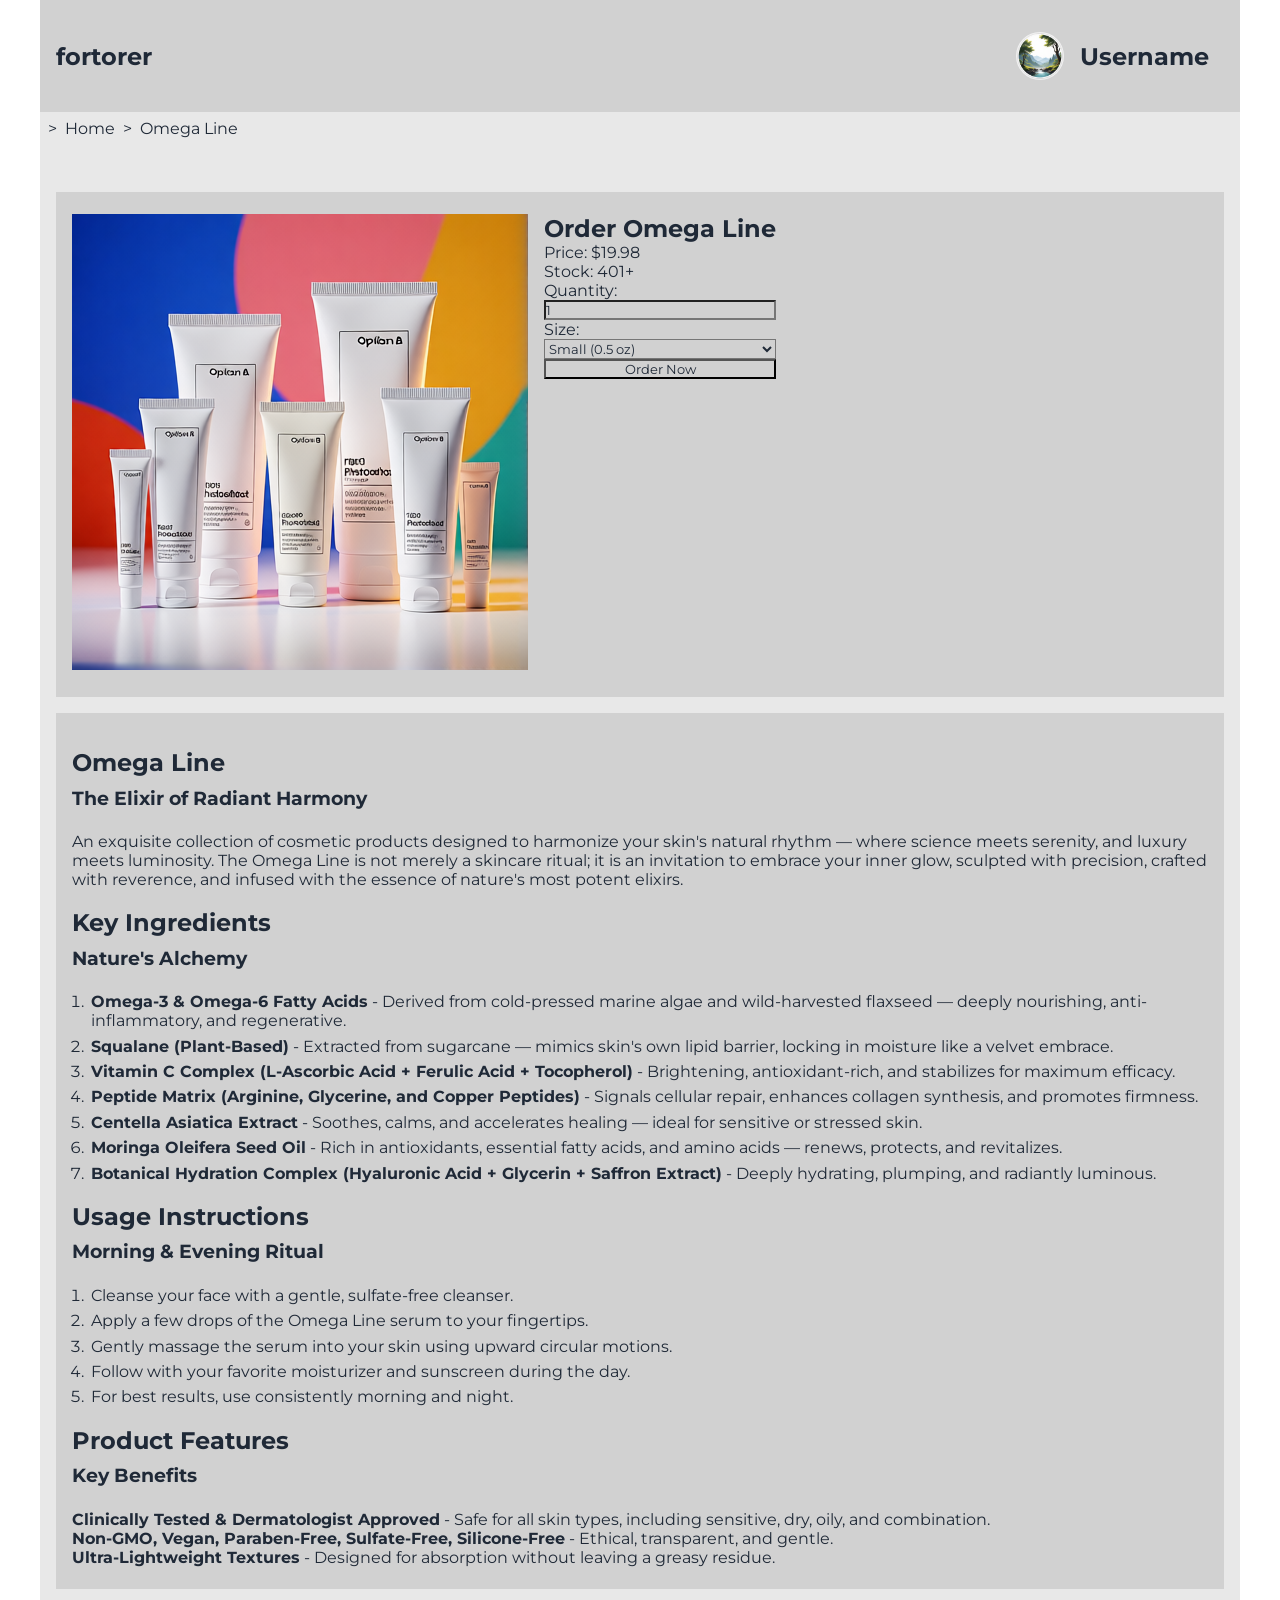
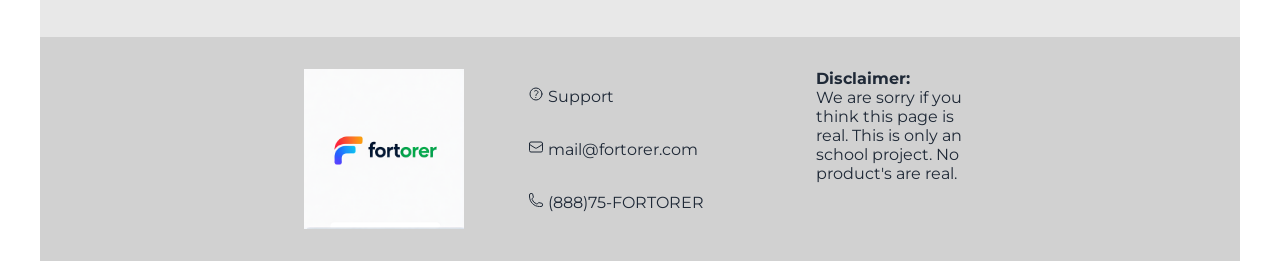
==== index.html @ d3628dc2 "Added Some Stuff." ====
<!DOCTYPE html>
<html lang="en">

<head>
    <meta charset="UTF-8">
    <meta name="viewport" content="width=device-width, initial-scale=1.0">
    <meta name="description" content="School Project store product page">

    <link rel="shortcut icon" href="/assets/images/favicon.png" type="image/x-icon">
    <link rel="stylesheet" href="/css/styles.css">



    <title>fortorer - Omega Line</title>
</head>

<body>
    <header>
        <nav>
            <a href="/">
                <h1>fortorer</h1>
            </a>

            <div>
                <img src="/assets/images/avatar.png" alt="" srcset="">
                <h2>Username</h2>
            </div>
        </nav>
    </header>
    <div>
        <nav>
            <ol>
                <li><a href="/">Home</a></li>
                <li><a>Omega Line</a></li>
            </ol>
        </nav>
    </div>
    <main>
        <div>
            <div>
                <img src="/assets/images/product.png" alt="Omega Line">
            </div>
            <aside>
                <form action="/order.html" method="get">
                    <h2>Order Omega Line</h2>
                    <p>Price: $19.98</p>
                    <p>Stock: 401+</p>

                    <label for="quantity">Quantity:</label>
                    <input type="number" id="quantity" name="quantity" min="1" max="100" value="1">

                    <label for="size">Size:</label>
                    <select name="size" id="size">
                        <option value="small">Small (0.5 oz)</option>
                        <option value="medium">Medium (1 oz)</option>
                        <option value="large">Large (2 oz)</option>
                        <option value="extra-large">Extra Large (4 oz)</option>
                    </select>

                    <button type="submit">Order Now</button>
                </form>
            </aside>
        </div>
        <div>
            <h2>Omega Line</h2>
            <h3>The Elixir of Radiant Harmony</h3>
            <p>
                An exquisite collection of cosmetic products designed to harmonize your skin's natural rhythm — where science meets serenity,
                 and luxury meets luminosity. The Omega Line is not merely a skincare ritual; it is an invitation to embrace your inner glow,
                  sculpted with precision, crafted with reverence, and infused with the essence of nature's most potent elixirs.
            </p>
            <h2>Key Ingredients</h2>
            <h3>Nature's Alchemy</h3>
            <ol>
                <li><strong>Omega-3 & Omega-6 Fatty Acids</strong> - Derived from cold-pressed marine algae and wild-harvested flaxseed — deeply nourishing, anti-inflammatory, and regenerative.
                <li><strong>Squalane (Plant-Based)</strong> - Extracted from sugarcane — mimics skin's own lipid barrier, locking in moisture like a velvet embrace.
                <li><strong>Vitamin C Complex (L-Ascorbic Acid + Ferulic Acid + Tocopherol)</strong> - Brightening, antioxidant-rich, and stabilizes for maximum efficacy.
                <li><strong>Peptide Matrix (Arginine, Glycerine, and Copper Peptides)</strong> - Signals cellular repair, enhances collagen synthesis, and promotes firmness.
                <li><strong>Centella Asiatica Extract</strong> - Soothes, calms, and accelerates healing — ideal for sensitive or stressed skin.
                <li><strong>Moringa Oleifera Seed Oil</strong> - Rich in antioxidants, essential fatty acids, and amino acids — renews, protects, and revitalizes.
                <li><strong>Botanical Hydration Complex (Hyaluronic Acid + Glycerin + Saffron Extract)</strong> - Deeply hydrating, plumping, and radiantly luminous.
            </ol>
            <h2>Usage Instructions</h2>
            <h3>Morning & Evening Ritual</h3>
            <ol>
                <li>Cleanse your face with a gentle, sulfate-free cleanser.</li>
                <li>Apply a few drops of the Omega Line serum to your fingertips.</li>
                <li>Gently massage the serum into your skin using upward circular motions.</li>
                <li>Follow with your favorite moisturizer and sunscreen during the day.</li>
                <li>For best results, use consistently morning and night.</li>
            </ol>
            <h2>Product Features</h2>
            <h3>Key Benefits</h3>
            <ul>
                <li><strong>Clinically Tested & Dermatologist Approved</strong> - Safe for all skin types, including sensitive, dry, oily, and combination.</li>
                <li><strong>Non-GMO, Vegan, Paraben-Free, Sulfate-Free, Silicone-Free</strong> - Ethical, transparent, and gentle.</li>
                <li><strong>Ultra-Lightweight Textures</strong> - Designed for absorption without leaving a greasy residue.</li>
            </ul>
        </div>
    </main>
    <footer>
        <img src="/assets/images/logo.png" alt="fortorer">
        <ul>
            <li><a href="/support">
                    <svg xmlns="http://www.w3.org/2000/svg" fill="none" viewBox="0 0 24 24" stroke-width="1.5"
                        stroke="currentColor" class="size-6">
                        <path stroke-linecap="round" stroke-linejoin="round"
                            d="M9.879 7.519c1.171-1.025 3.071-1.025 4.242 0 1.172 1.025 1.172 2.687 0 3.712-.203.179-.43.326-.67.442-.745.361-1.45.999-1.45 1.827v.75M21 12a9 9 0 1 1-18 0 9 9 0 0 1 18 0Zm-9 5.25h.008v.008H12v-.008Z" />
                    </svg>

                    Support</a></li>
            <li><a href="mailto:">
                    <svg xmlns="http://www.w3.org/2000/svg" fill="none" viewBox="0 0 24 24" stroke-width="1.5"
                        stroke="currentColor" class="size-6">
                        <path stroke-linecap="round" stroke-linejoin="round"
                            d="M21.75 6.75v10.5a2.25 2.25 0 0 1-2.25 2.25h-15a2.25 2.25 0 0 1-2.25-2.25V6.75m19.5 0A2.25 2.25 0 0 0 19.5 4.5h-15a2.25 2.25 0 0 0-2.25 2.25m19.5 0v.243a2.25 2.25 0 0 1-1.07 1.916l-7.5 4.615a2.25 2.25 0 0 1-2.36 0L3.32 8.91a2.25 2.25 0 0 1-1.07-1.916V6.75" />
                    </svg>

                    mail@fortorer.com</a></li>
            <li><a href="tel:(888)75-FORTORER">
                    <svg xmlns="http://www.w3.org/2000/svg" fill="none" viewBox="0 0 24 24" stroke-width="1.5"
                        stroke="currentColor" class="size-6">
                        <path stroke-linecap="round" stroke-linejoin="round"
                            d="M2.25 6.75c0 8.284 6.716 15 15 15h2.25a2.25 2.25 0 0 0 2.25-2.25v-1.372c0-.516-.351-.966-.852-1.091l-4.423-1.106c-.44-.11-.902.055-1.173.417l-.97 1.293c-.282.376-.769.542-1.21.38a12.035 12.035 0 0 1-7.143-7.143c-.162-.441.004-.928.38-1.21l1.293-.97c.363-.271.527-.734.417-1.173L6.963 3.102a1.125 1.125 0 0 0-1.091-.852H4.5A2.25 2.25 0 0 0 2.25 4.5v2.25Z" />
                    </svg>

                    (888)75-FORTORER</a></li>
        </ul>
        <div>
            <p>
                <strong>Disclaimer:</strong><br>We are sorry if you think this page is real. This is only an school
                project. No product's are real.
            </p>
        </div>
    </footer>
</body>

</html>
---- css/styles.css ----
:root {
    --base-100: #ffffff;
    --base-200: #e8e8e8;
    --base-300: #d1d1d1;
    --base-content: #1f2937;

    --color-primary: #fd7b27;
    --color-primary-text: #000000;
    --color-secondary: #14a8f3;
    --color-secondary-text: #000c07;
    --color-accent: #049a44;
    --color-accent-text: #010c0b;
}

@font-face{
    font-family: 'Montserrat';
    src: url('/assets/fonts/Montserrat-VariableFont_wght.ttf') format('truetype');
}

* {
    margin: 0;
    padding: 0;

    list-style-type: none;
    text-decoration-line: none;

    font-family: 'Montserrat', sans-serif;

    background-color: inherit;
    color: inherit;
}

html {
    display: flex;
    justify-content: center;

    background-color: var(--base-100);
    color: var(--base-content);
}

body {
    max-width: 1200px;
    width: 100%;
    min-height: 100vh;

    background-color: var(--base-200);

    display: flex;
    flex-direction: column;
}

body > header > nav {
    width: 100%;
    min-height: 5em;
    height: max-content;

    background-color: var(--base-300);

    display: flex;
    flex-direction: row;
    justify-content: space-between;
    align-items: center;
    flex-wrap:wrap;
}

body > header > nav > div {
    width: 14em;
    height: 5em;

    display: flex;
    flex-direction: row;
    flex-wrap: nowrap;
    justify-content: center;
    align-items: center;
    gap: 1em;
}

body > header > nav > div > img {
    width: 3em;
    height: 3em;

    border-radius: 50%;
}

body > header > nav > * {
    margin: 1em;
}

body > div > nav > ol {
    width: 100%;
    height: 2em;

    display: flex;
    flex-direction: row;
    flex-wrap: nowrap;
    align-items: center;
}

body > div > nav > ol > li {
    width: fit-content;
    height: fit-content;
}

body > div > nav > ol > li::before {
    content: ">";
    margin: 0 0.5em 0 0.5em;
}

body > main {
    margin: 2em 0 2em 0;
}

body > main > * {
    width: auto;
    margin: 1em;

    background-color: var(--base-300);
    padding: 1em;
}

body > main > div:first-child {
    display: flex;
    flex-direction: row;
    flex-wrap: wrap;
    gap: 1em;

    height: max-content;
}

body > main > div:first-child > img {
    height: 100%;
    width: auto;
}

body > main > div:first-child > aside {
    height: 100%;
    width: auto;
}
body > main > div:first-child > aside > form {
    width: 100%;
    height: 100%;

    display: flex;
    flex-direction: column;
    flex-wrap: wrap;
    justify-content: space-between;
    align-items: space-between;
}

html > body > main > div > * {
    margin: 0.4em 0 0.4em 0;
}

html > body > main > div > h2 {
    margin-top: 0.8em;
}

html > body > main > div > h3 {
    margin-bottom: 1.2em;
}

html > body > main > div > ol > li {
    margin: 0.4em 0 0.4em 1em;
    padding: 0 0 0 0.2em;
    list-style-type:decimal;
}

body > footer {
    width: 100%;
    height: fit-content;

    margin: auto 0 0 0;
    background-color: var(--base-300);

    display: flex;
    flex-direction: row;
    flex-wrap: wrap;
    justify-content: center;
}

body > footer > ul {
    width: 14em;
    display: flex;
    flex-direction: row;
    flex-wrap: wrap;
    justify-content: center;
    align-items: center;
}

body > footer > ul > li {
    width: 100%;
}

body > footer > ul > li > a > svg {
    width: 1em;
    height: 1em;
}

body > footer > * {
    width: 10em;
    height: 10em;
    margin: 1em;
    padding: 1em;
}
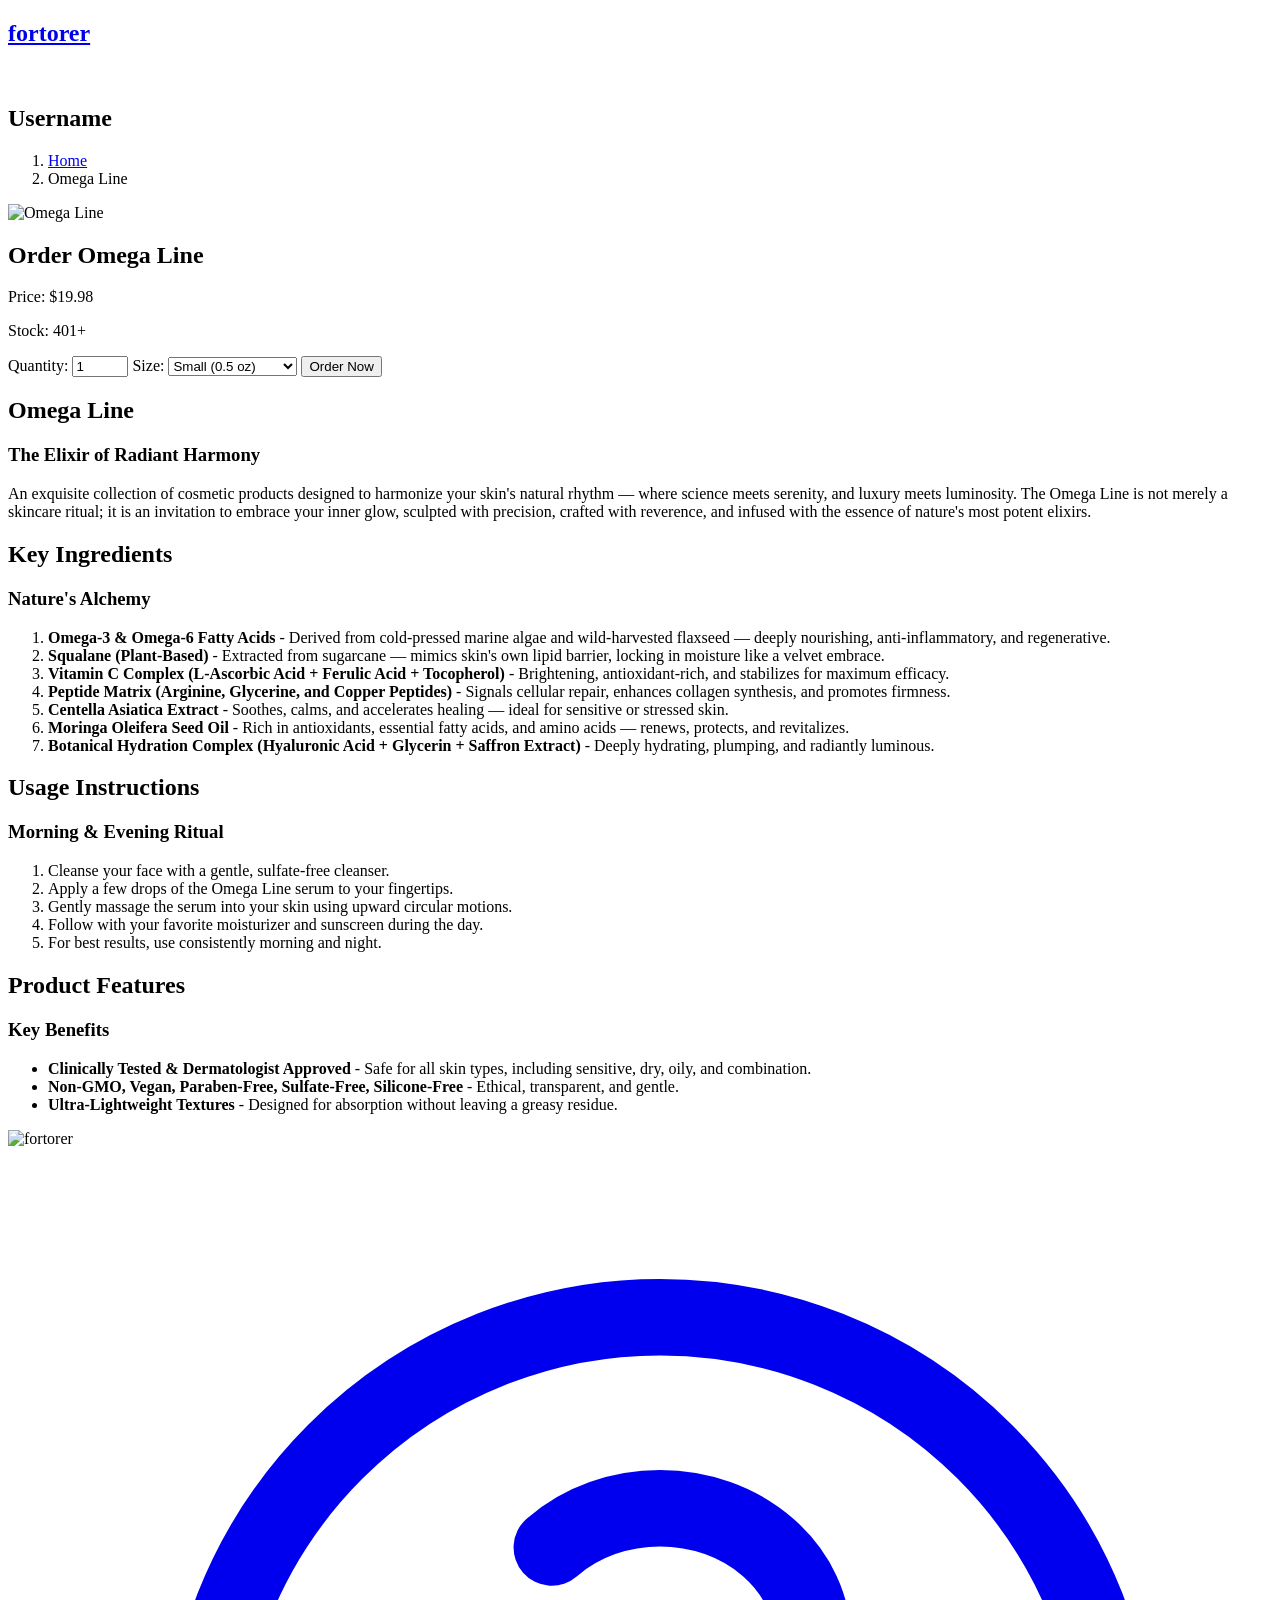
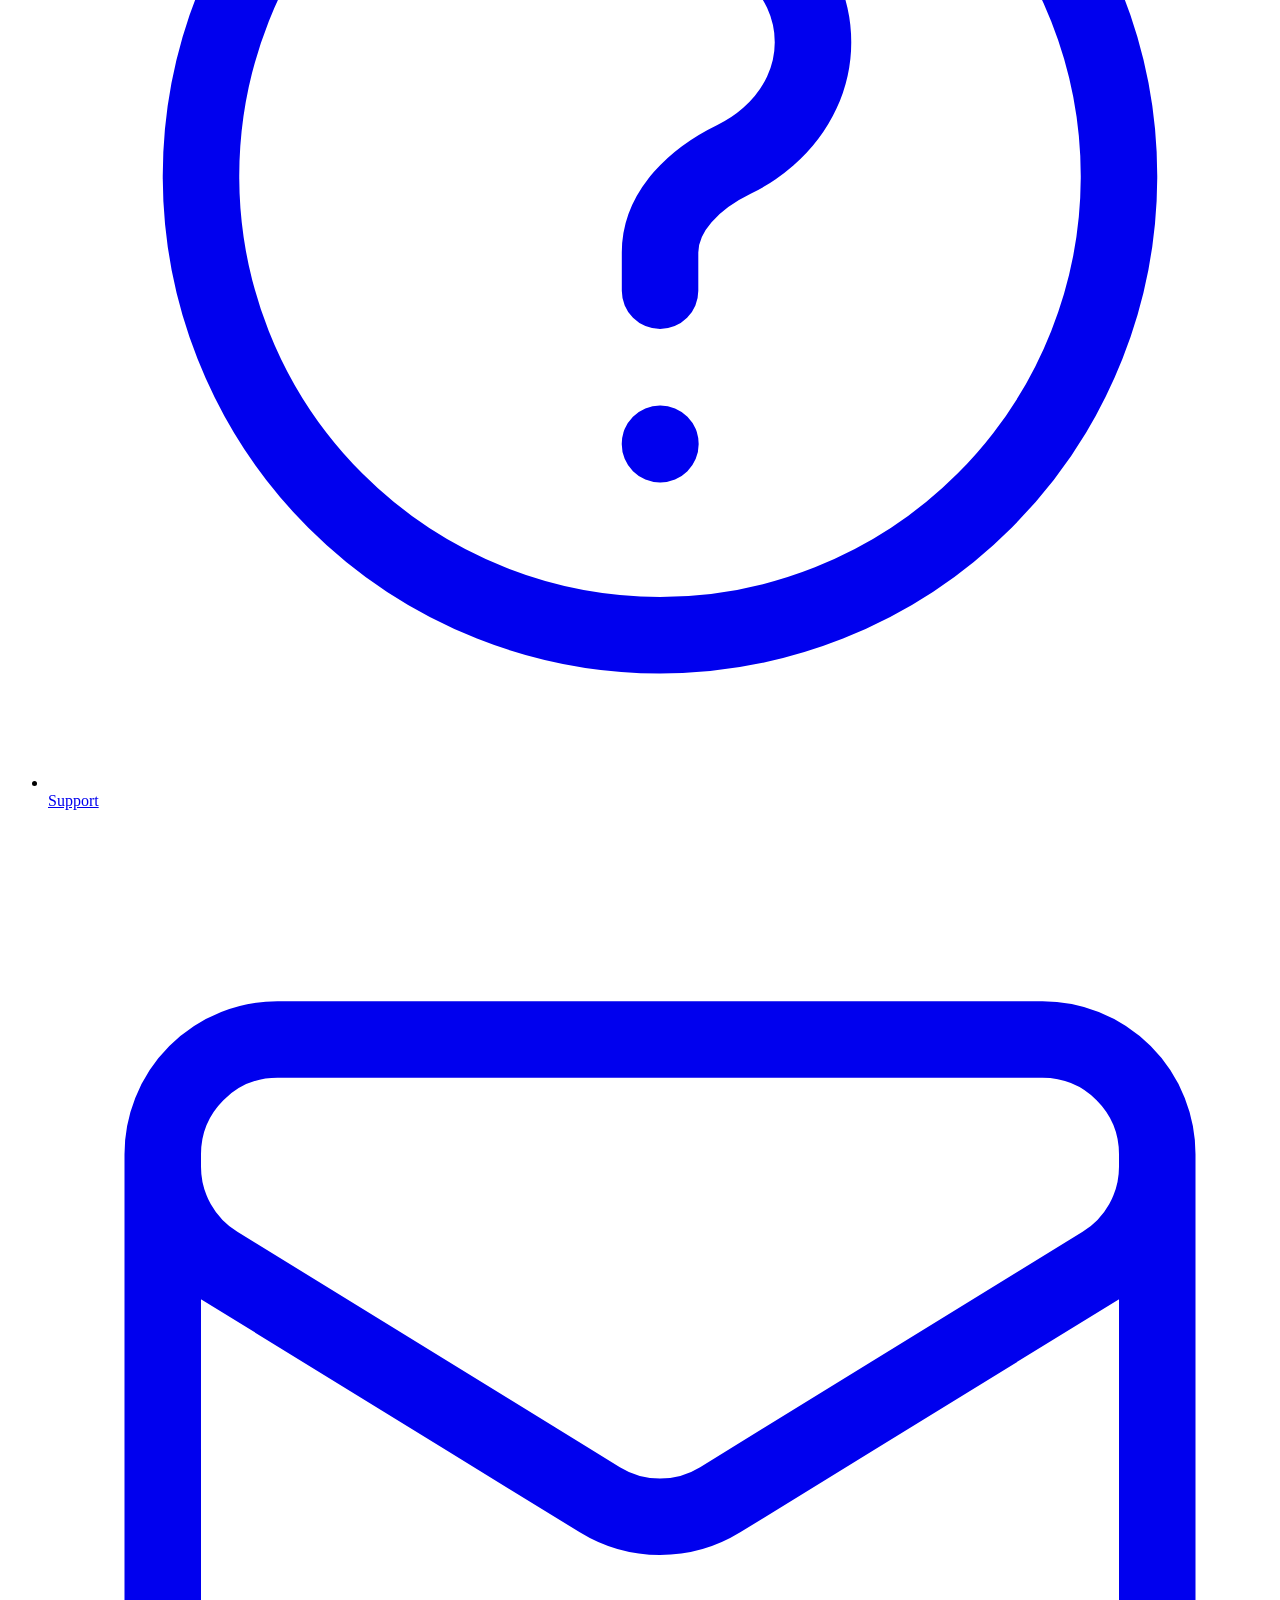
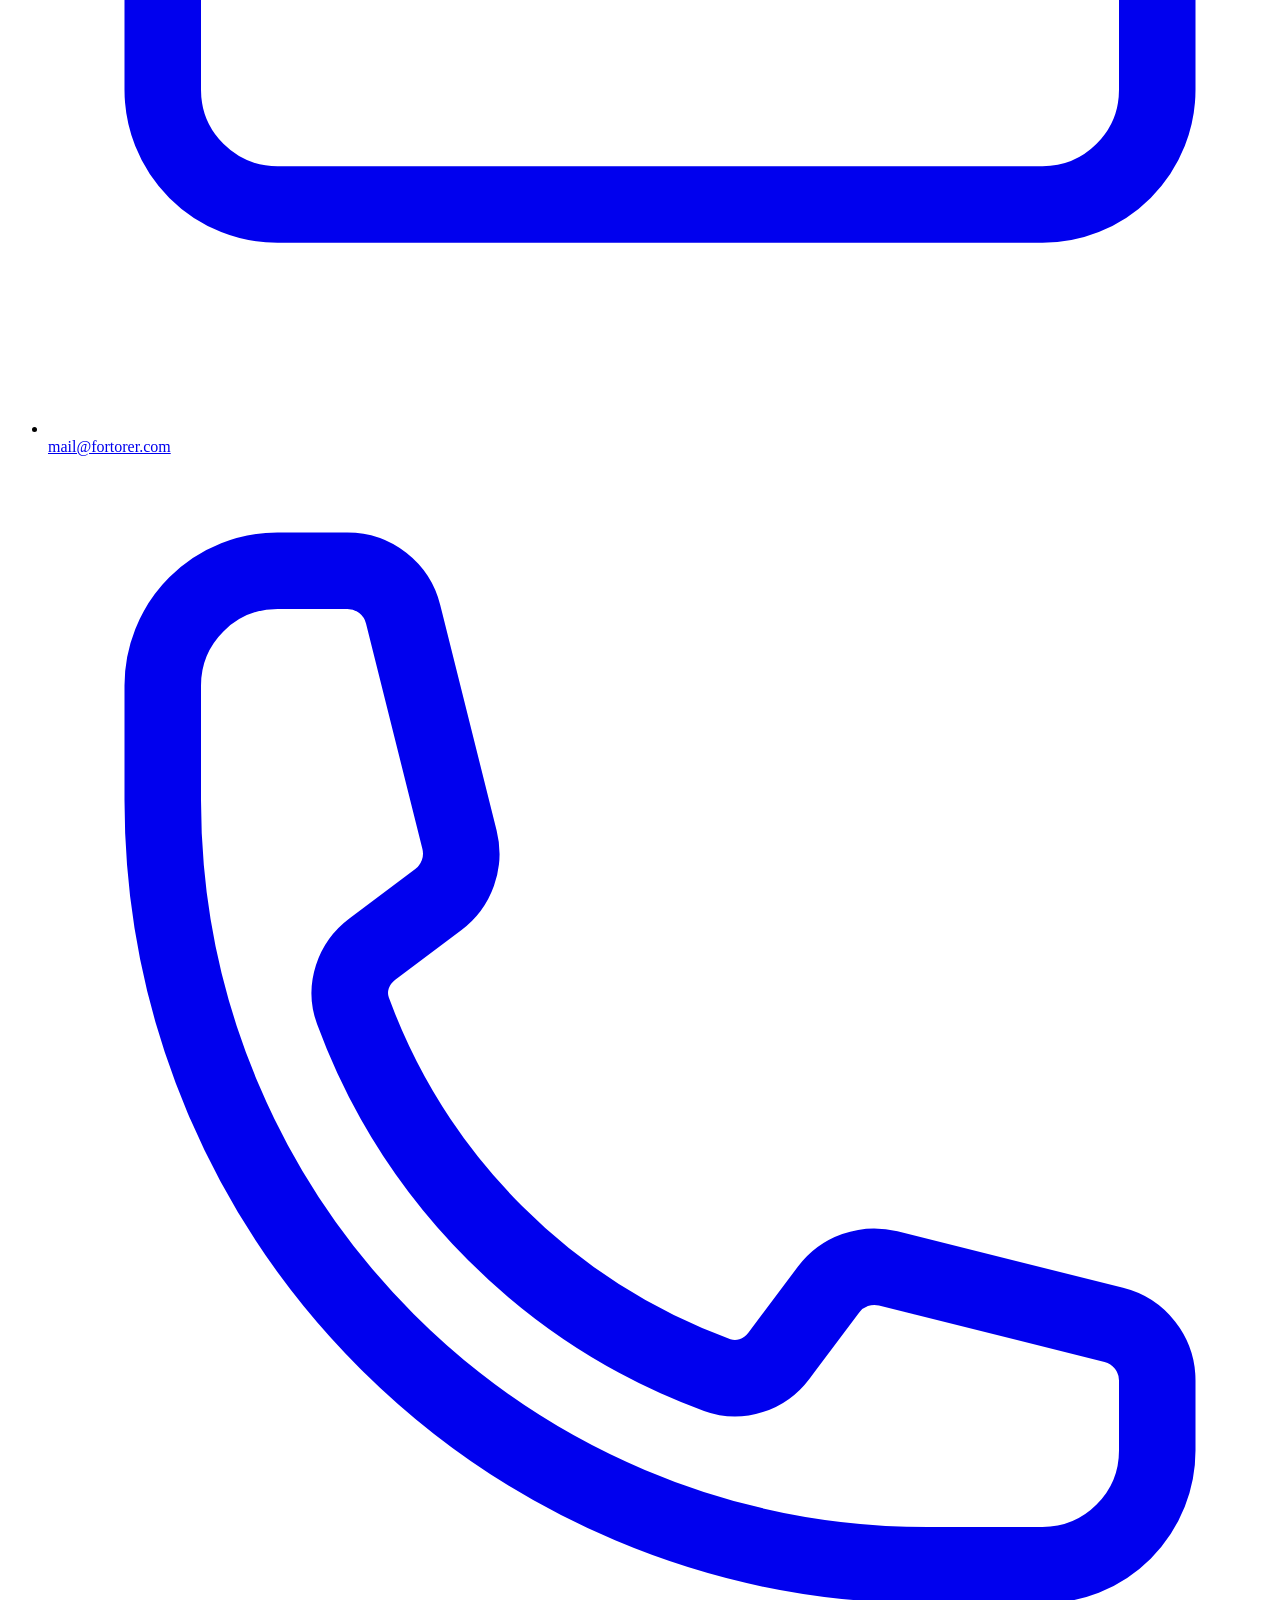
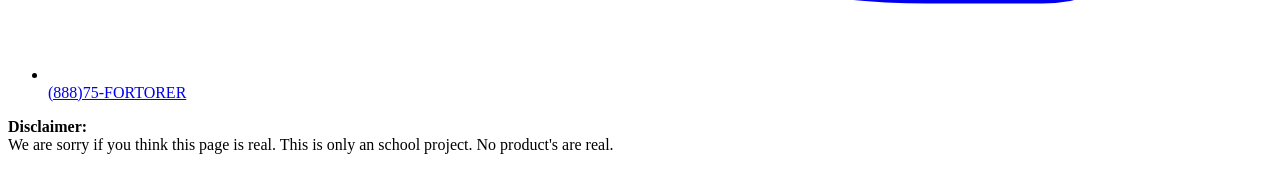
==== commit cd41be05: "= Correcly Update Url's" ====
--- a/index.html
+++ b/index.html
@@ -6,10 +6,8 @@
     <meta name="viewport" content="width=device-width, initial-scale=1.0">
     <meta name="description" content="School Project store product page">
 
-    <link rel="shortcut icon" href="/assets/images/favicon.png" type="image/x-icon">
-    <link rel="stylesheet" href="/css/styles.css">
-
-
+    <link rel="shortcut icon" href="/assignment_1/assets/images/favicon.png" type="image/x-icon">
+    <link rel="stylesheet" href="/assignment_1/css/styles.css">
 
     <title>fortorer - Omega Line</title>
 </head>
@@ -17,31 +15,33 @@
 <body>
     <header>
         <nav>
-            <a href="/">
+            <a href="/assignment_1/">
                 <h1>fortorer</h1>
             </a>
 
             <div>
-                <img src="/assets/images/avatar.png" alt="" srcset="">
+                <img src="/assignment_1/assets/images/avatar.png" alt="" srcset="">
                 <h2>Username</h2>
             </div>
         </nav>
     </header>
+
     <div>
         <nav>
             <ol>
-                <li><a href="/">Home</a></li>
+                <li><a href="/assignment_1/">Home</a></li>
                 <li><a>Omega Line</a></li>
             </ol>
         </nav>
     </div>
+
     <main>
         <div>
             <div>
-                <img src="/assets/images/product.png" alt="Omega Line">
+                <img src="/assignment_1/assets/images/product.png" alt="Omega Line">
             </div>
             <aside>
-                <form action="/order.html" method="get">
+                <form action="/assignment_1/order.html" method="get">
                     <h2>Order Omega Line</h2>
                     <p>Price: $19.98</p>
                     <p>Stock: 401+</p>
@@ -98,10 +98,11 @@
             </ul>
         </div>
     </main>
+
     <footer>
-        <img src="/assets/images/logo.png" alt="fortorer">
+        <img src="/assignment_1/assets/images/logo.png" alt="fortorer">
         <ul>
-            <li><a href="/support">
+            <li><a href="/assignment_1/support">
                     <svg xmlns="http://www.w3.org/2000/svg" fill="none" viewBox="0 0 24 24" stroke-width="1.5"
                         stroke="currentColor" class="size-6">
                         <path stroke-linecap="round" stroke-linejoin="round"
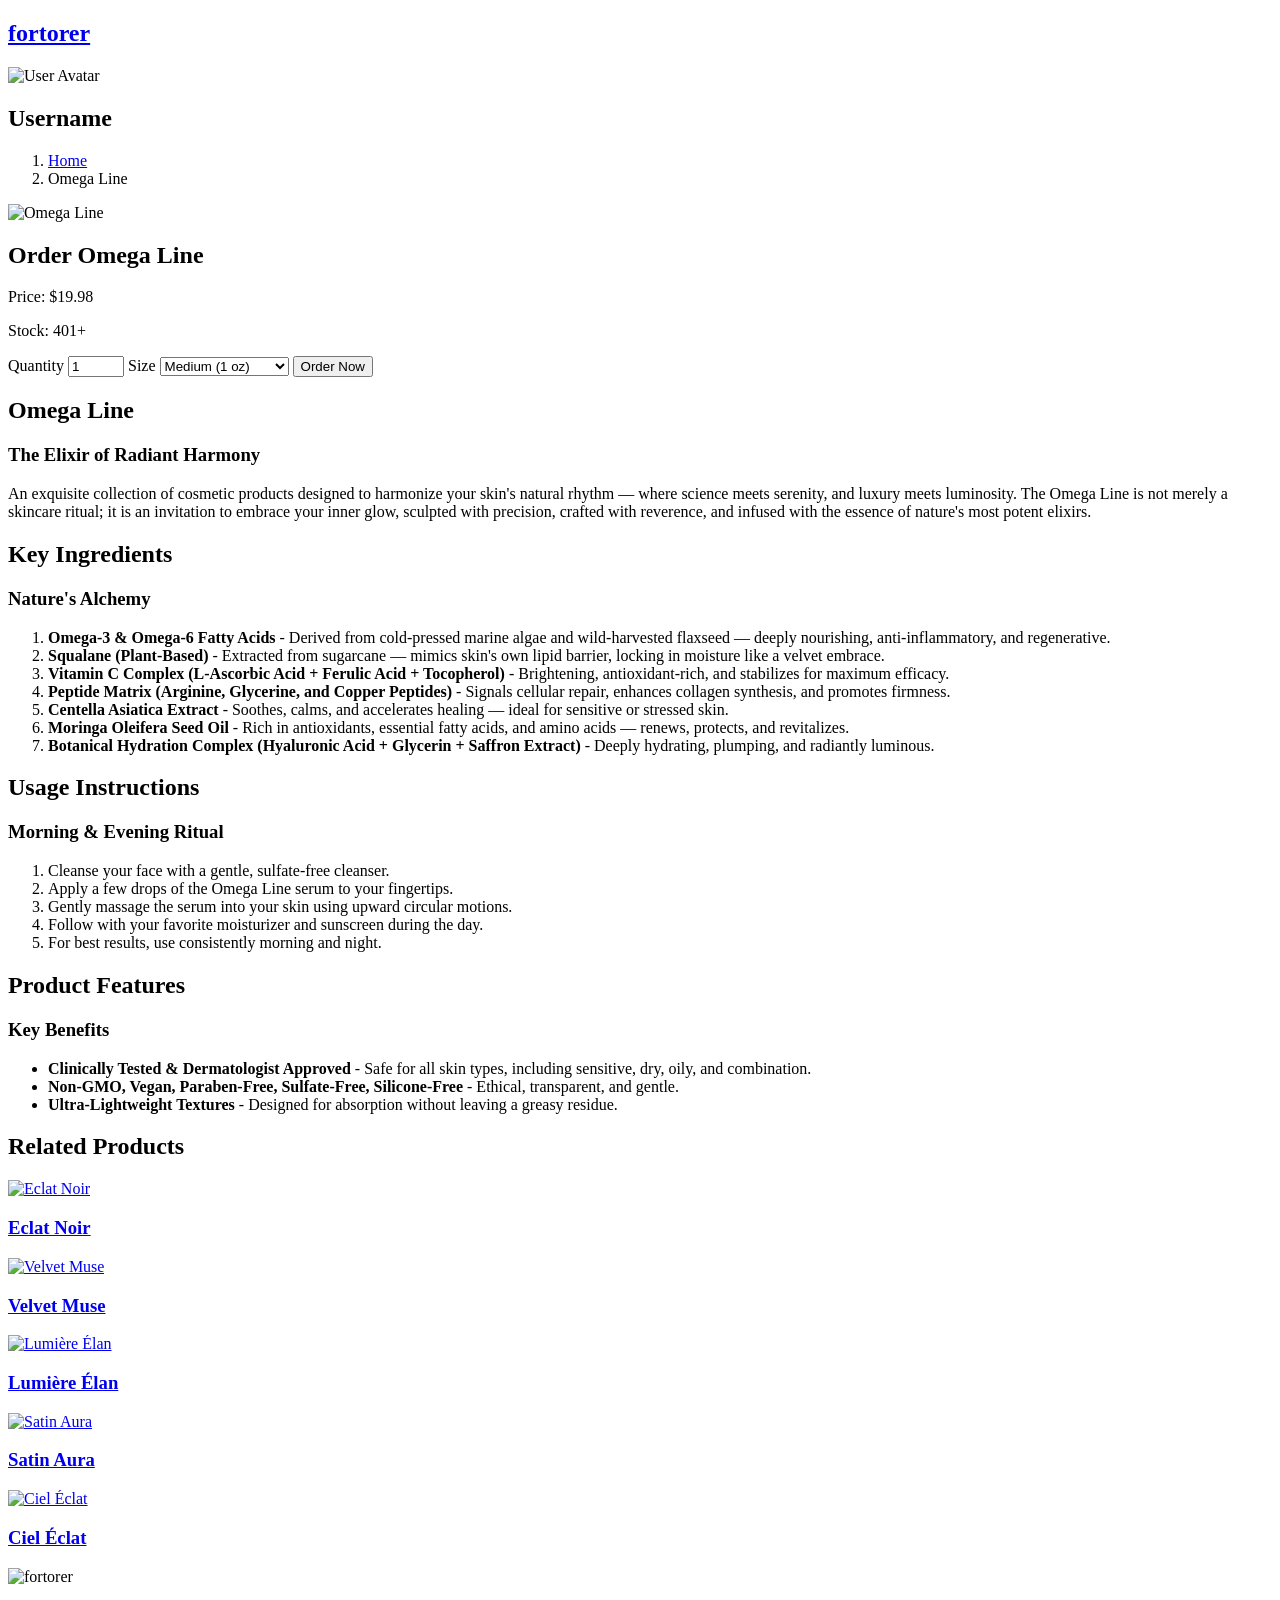
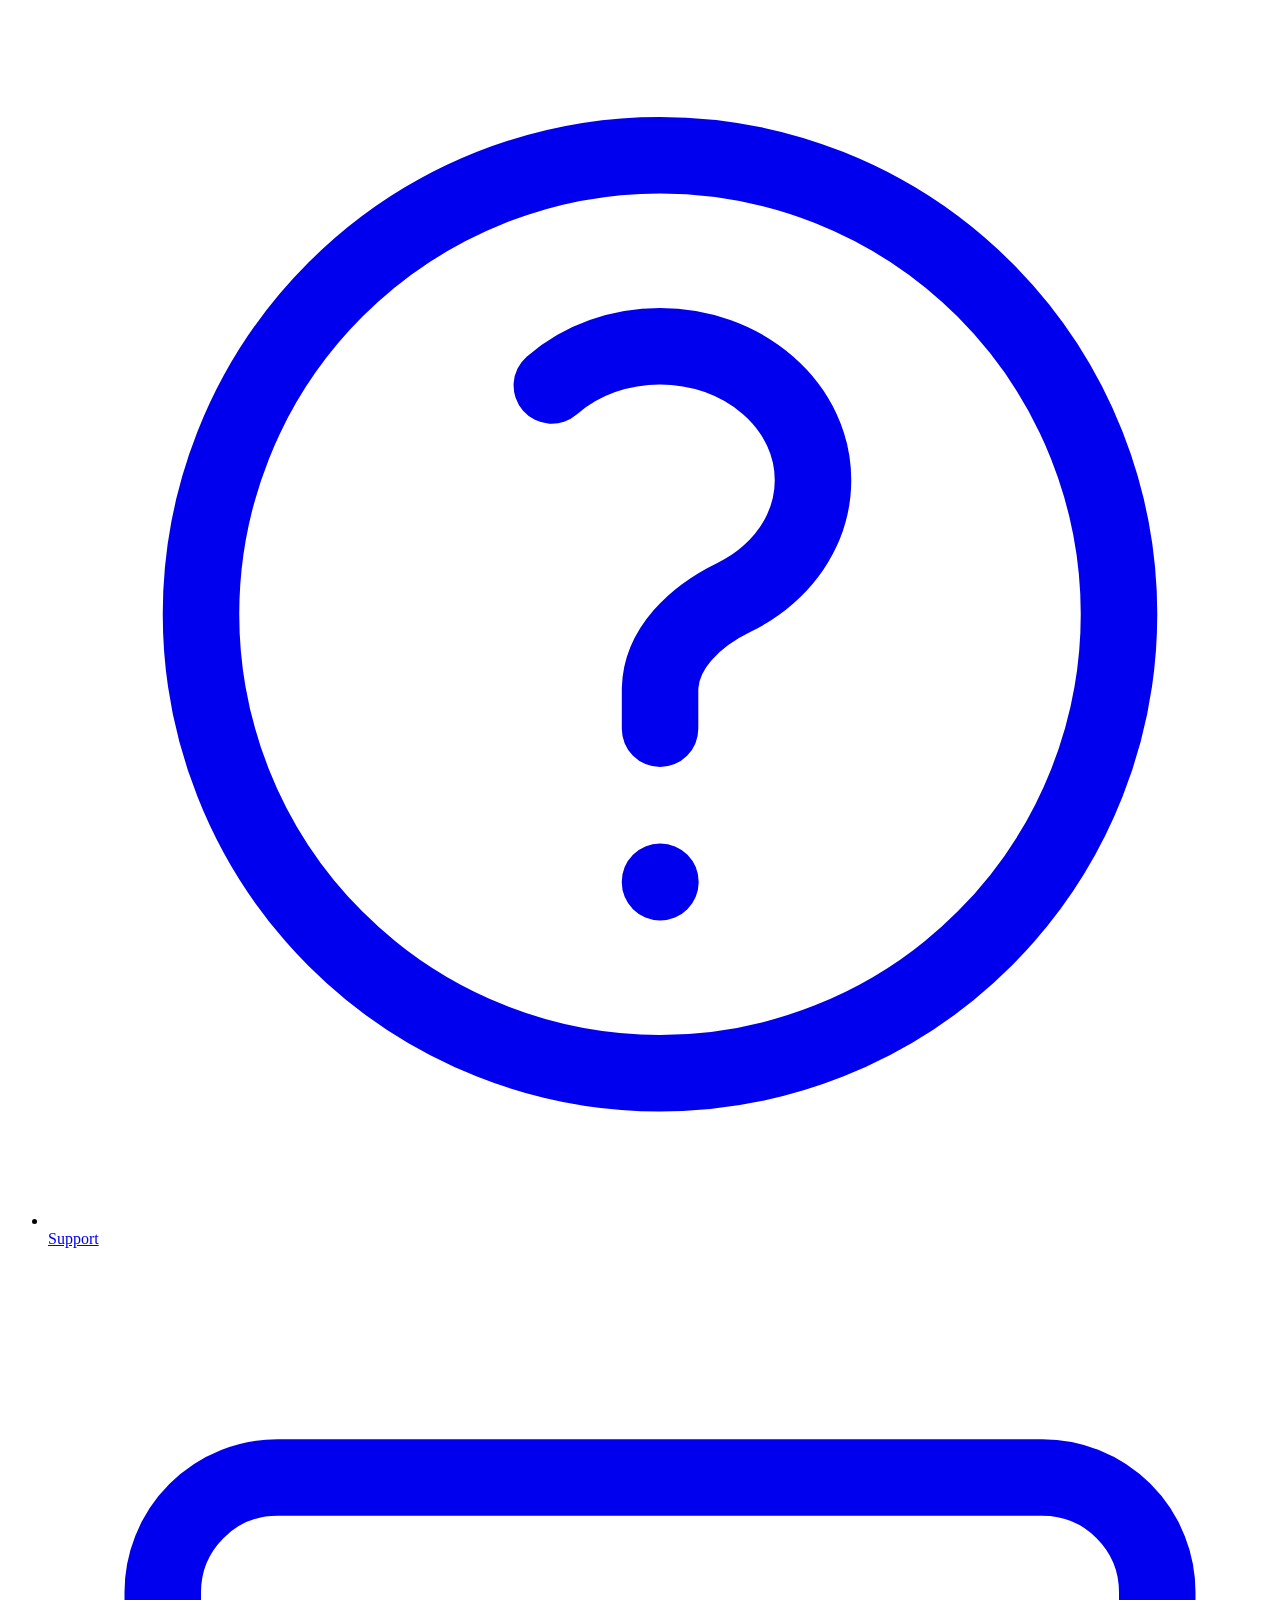
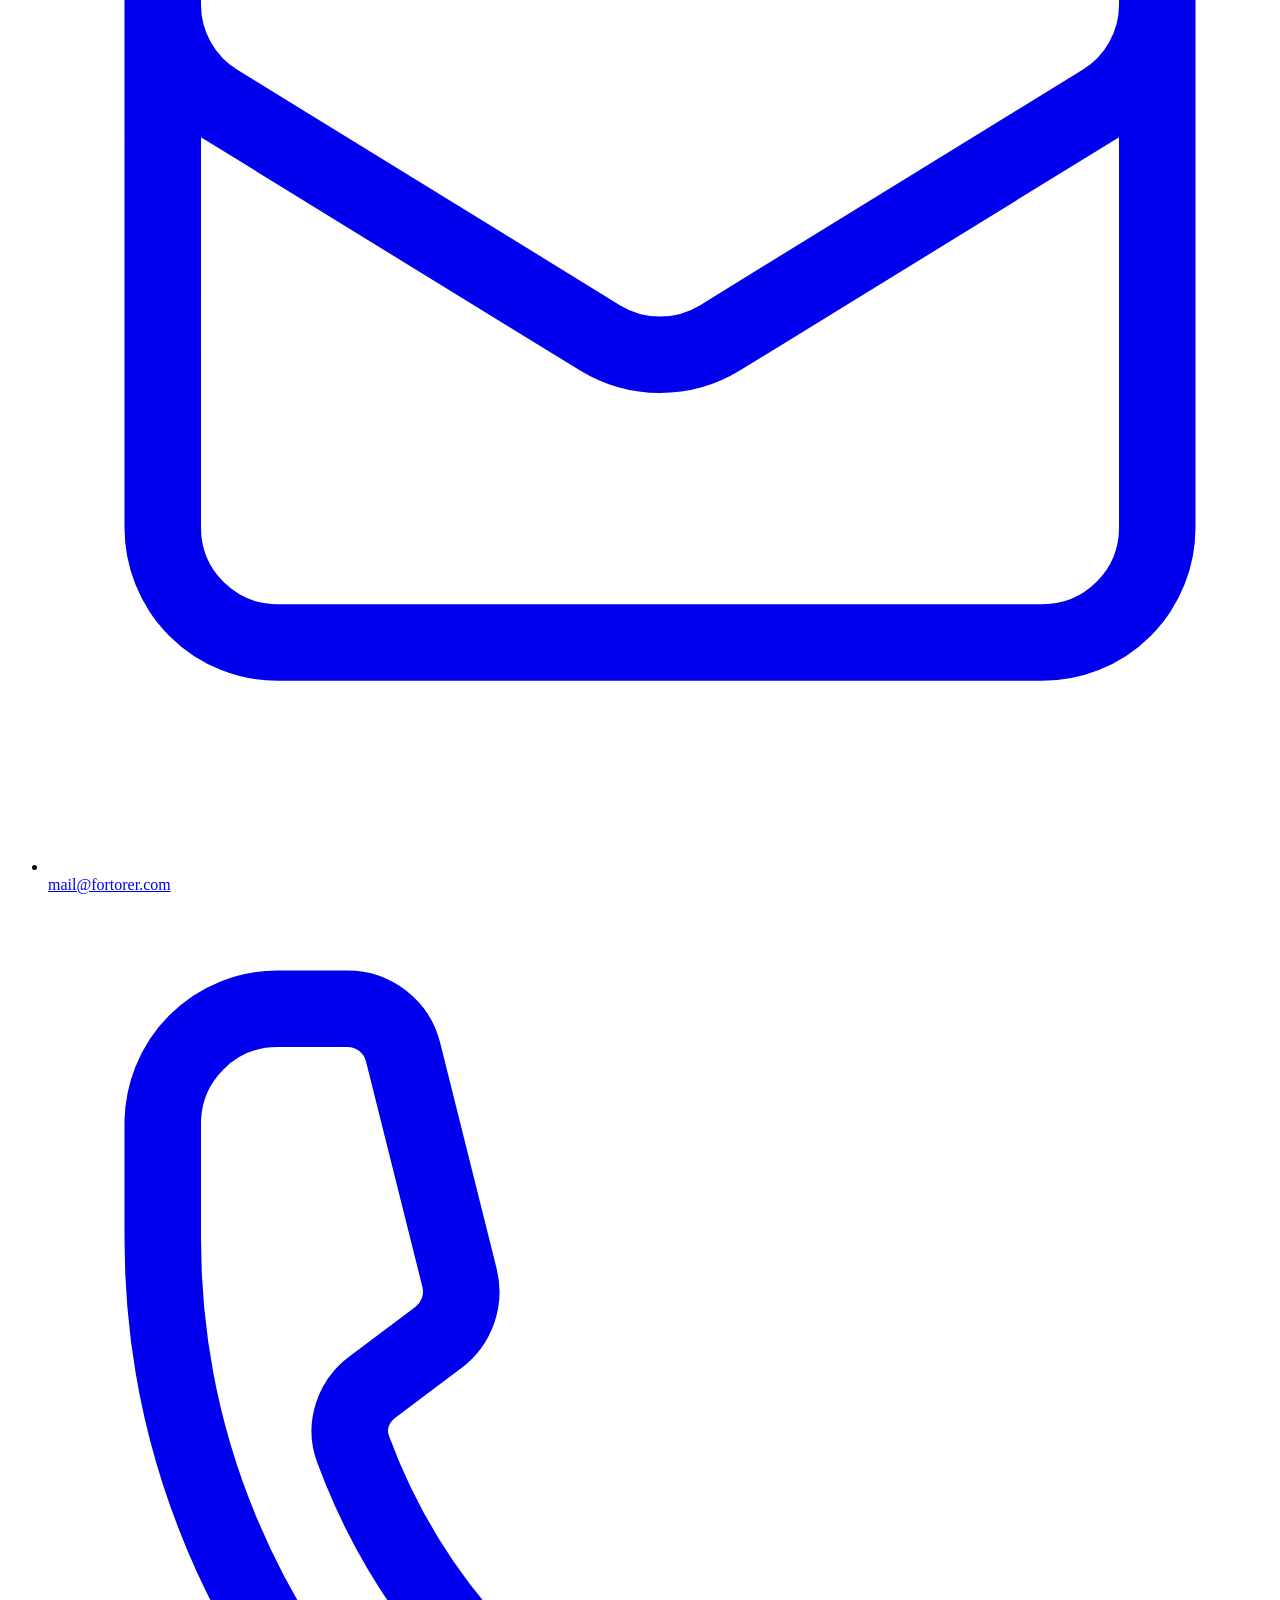
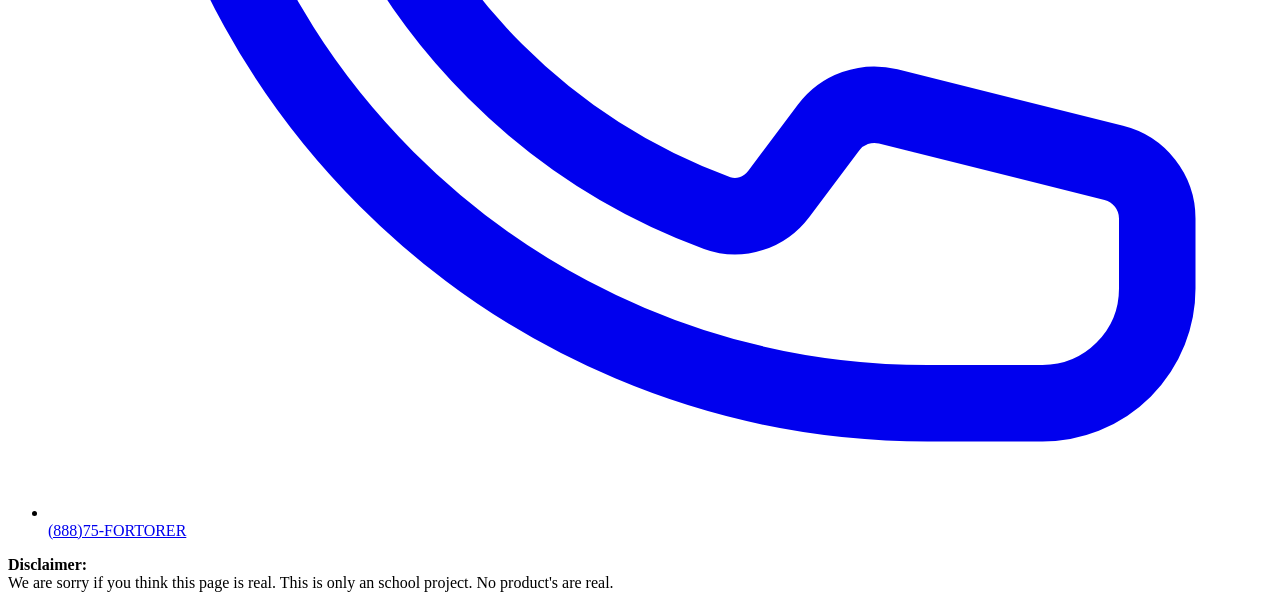
==== commit bc45ced0: "+ 5 more product images = some small fixes. = work on classifying the css (will probably split into " ====
--- a/index.html
+++ b/index.html
@@ -20,7 +20,7 @@
             </a>
 
             <div>
-                <img src="/assignment_1/assets/images/avatar.png" alt="" srcset="">
+                <img src="/assignment_1/assets/images/avatar.png" alt="User Avatar" srcset="">
                 <h2>Username</h2>
             </div>
         </nav>
@@ -46,13 +46,13 @@
                     <p>Price: $19.98</p>
                     <p>Stock: 401+</p>
 
-                    <label for="quantity">Quantity:</label>
+                    <label for="quantity">Quantity</label>
                     <input type="number" id="quantity" name="quantity" min="1" max="100" value="1">
 
-                    <label for="size">Size:</label>
+                    <label for="size">Size</label>
                     <select name="size" id="size">
                         <option value="small">Small (0.5 oz)</option>
-                        <option value="medium">Medium (1 oz)</option>
+                        <option value="medium" selected>Medium (1 oz)</option>
                         <option value="large">Large (2 oz)</option>
                         <option value="extra-large">Extra Large (4 oz)</option>
                     </select>
@@ -99,6 +99,40 @@
         </div>
     </main>
 
+    <section class="related-products">
+        <h2>Related Products</h2>
+        <div>
+            <a href="#">
+                <img src="/assignment_1/assets/images/otherproducts/1.png" alt="Eclat Noir">
+                <h3>Eclat Noir</h3>
+            </a>
+        </div>
+        <div>
+            <a href="#">
+                <img src="/assignment_1/assets/images/otherproducts/2.png" alt="Velvet Muse">
+                <h3>Velvet Muse</h3>
+            </a>
+        </div>
+        <div>
+            <a href="#">
+                <img src="/assignment_1/assets/images/otherproducts/3.png" alt="Lumière Élan">
+                <h3>Lumière Élan</h3>
+            </a>
+        </div>
+        <div>
+            <a href="#">
+                <img src="/assignment_1/assets/images/otherproducts/4.png" alt="Satin Aura">
+                <h3>Satin Aura</h3>
+            </a>
+        </div>
+        <div>
+            <a href="#">
+                <img src="/assignment_1/assets/images/otherproducts/5.png" alt="Ciel Éclat">
+                <h3>Ciel Éclat</h3>
+            </a>
+        </div>
+    </section>
+
     <footer>
         <img src="/assignment_1/assets/images/logo.png" alt="fortorer">
         <ul>
@@ -110,7 +144,7 @@
                     </svg>
 
                     Support</a></li>
-            <li><a href="mailto:">
+            <li><a href="mailto:mail@fortorer.com">
                     <svg xmlns="http://www.w3.org/2000/svg" fill="none" viewBox="0 0 24 24" stroke-width="1.5"
                         stroke="currentColor" class="size-6">
                         <path stroke-linecap="round" stroke-linejoin="round"
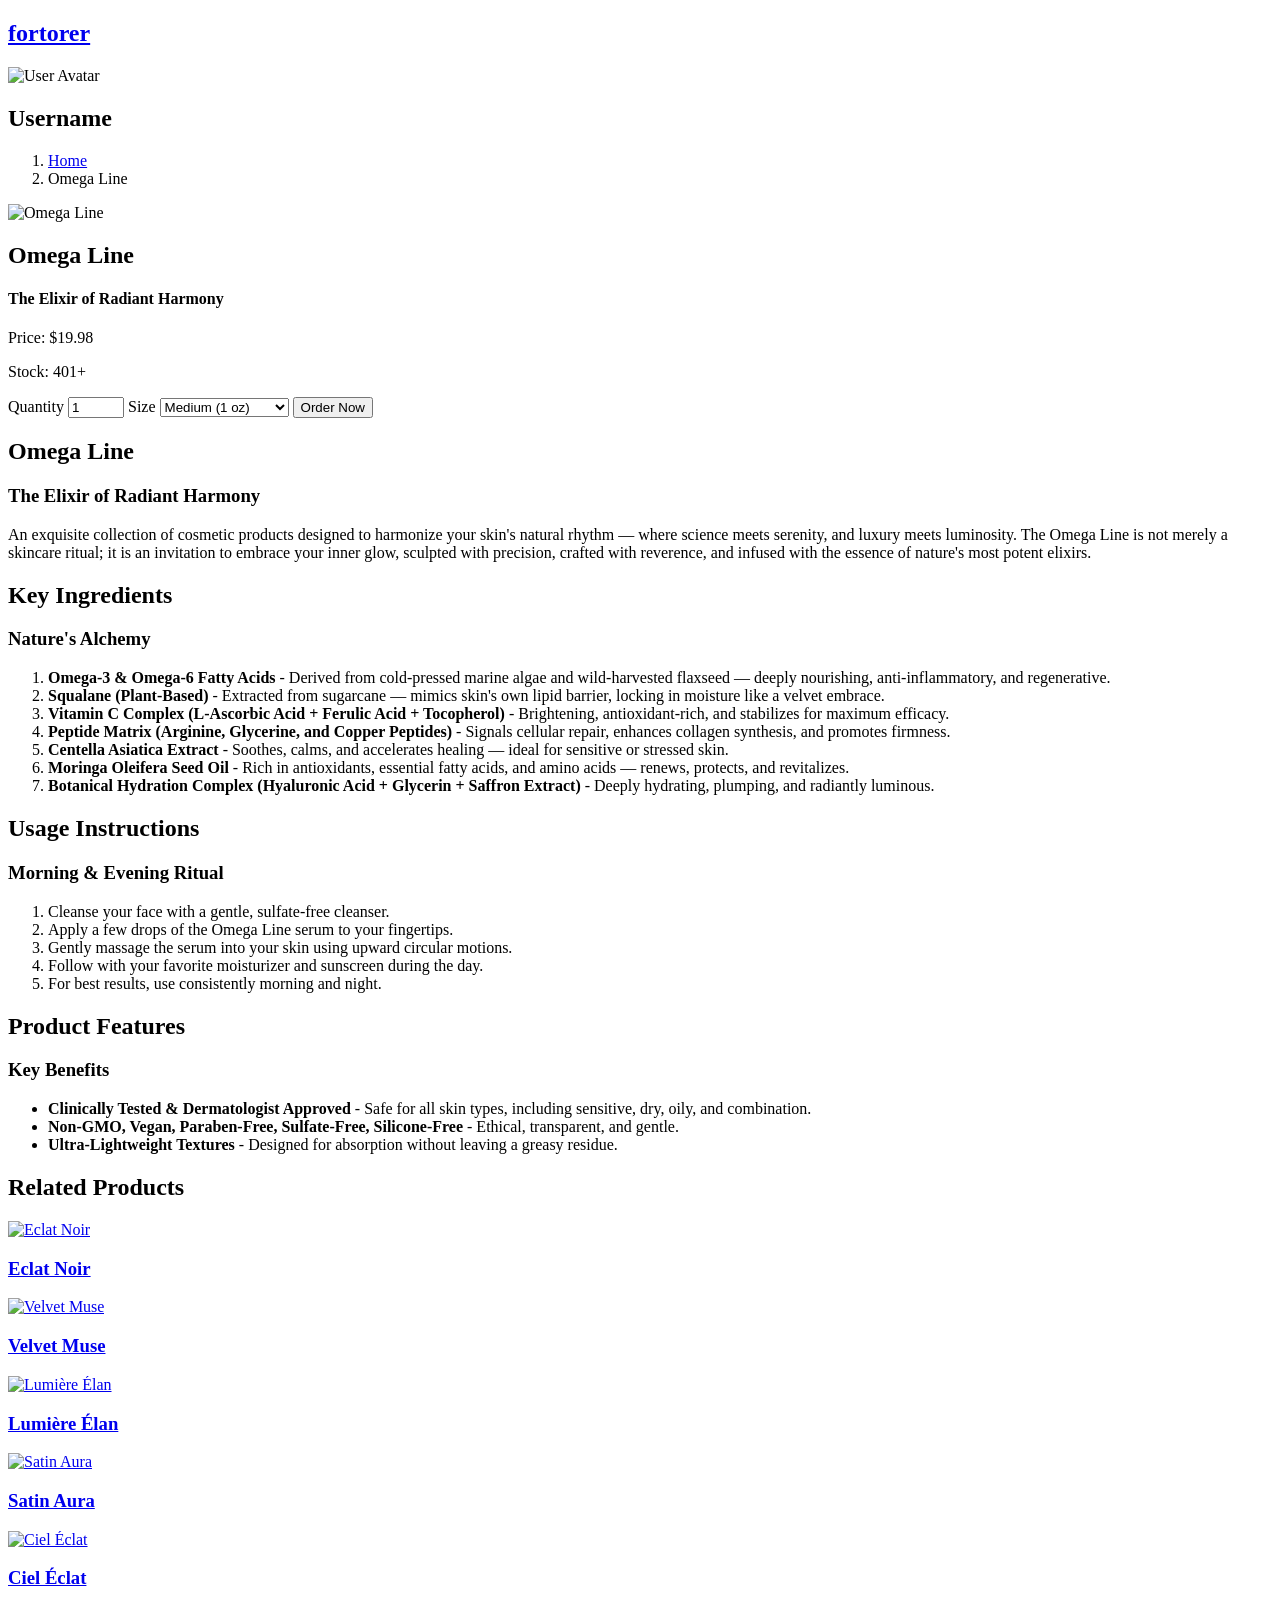
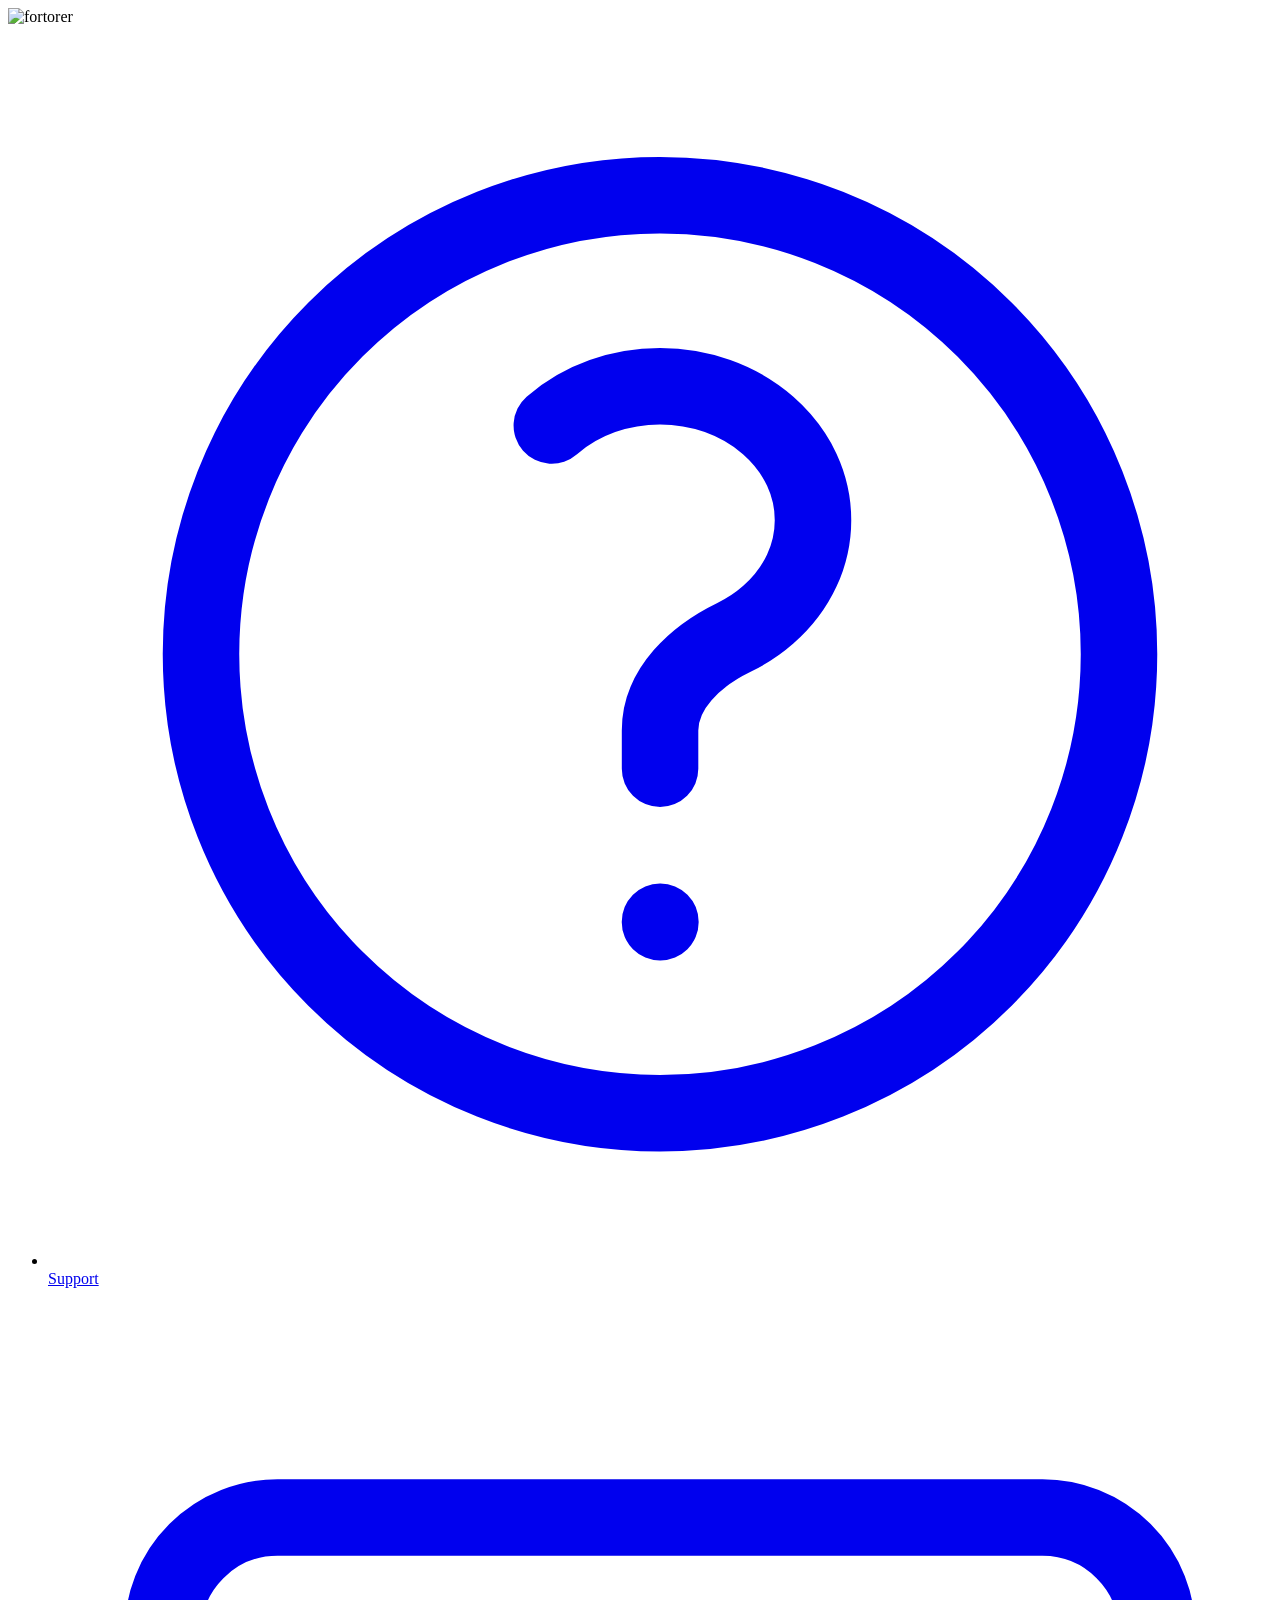
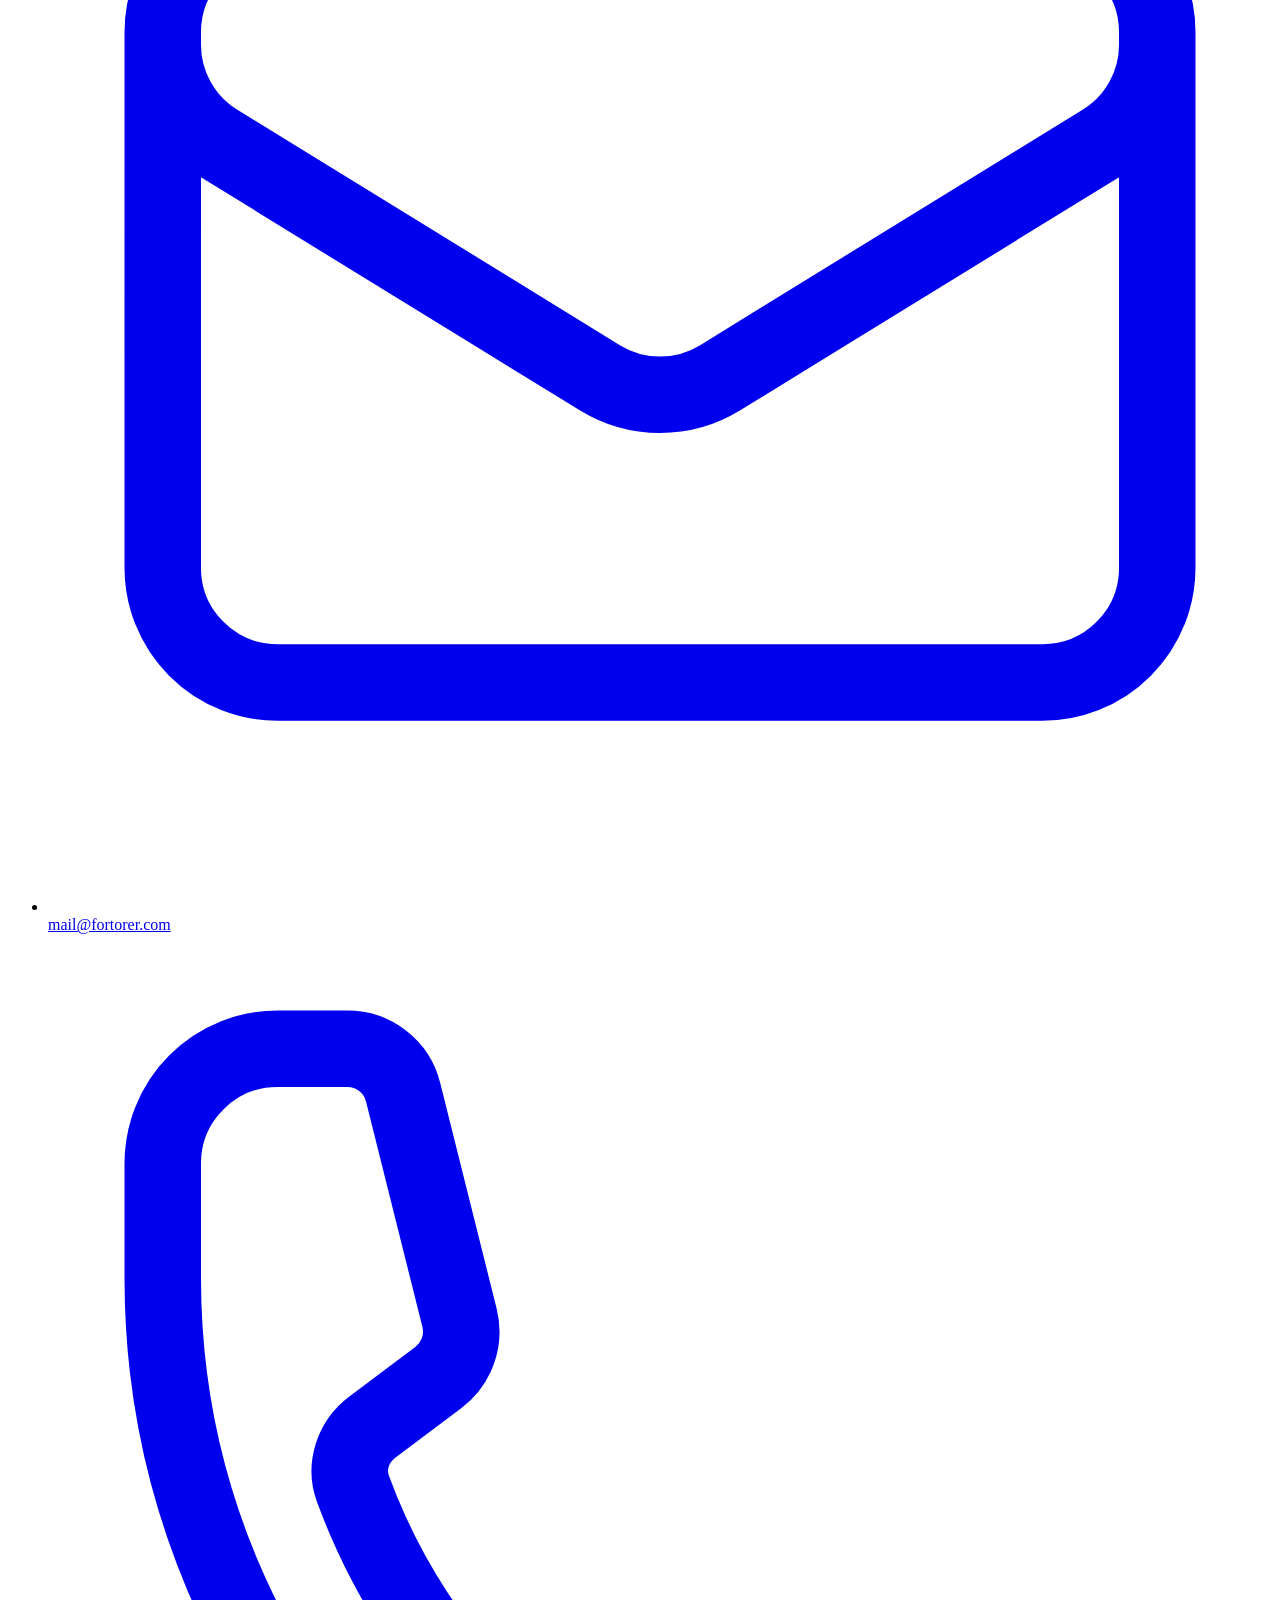
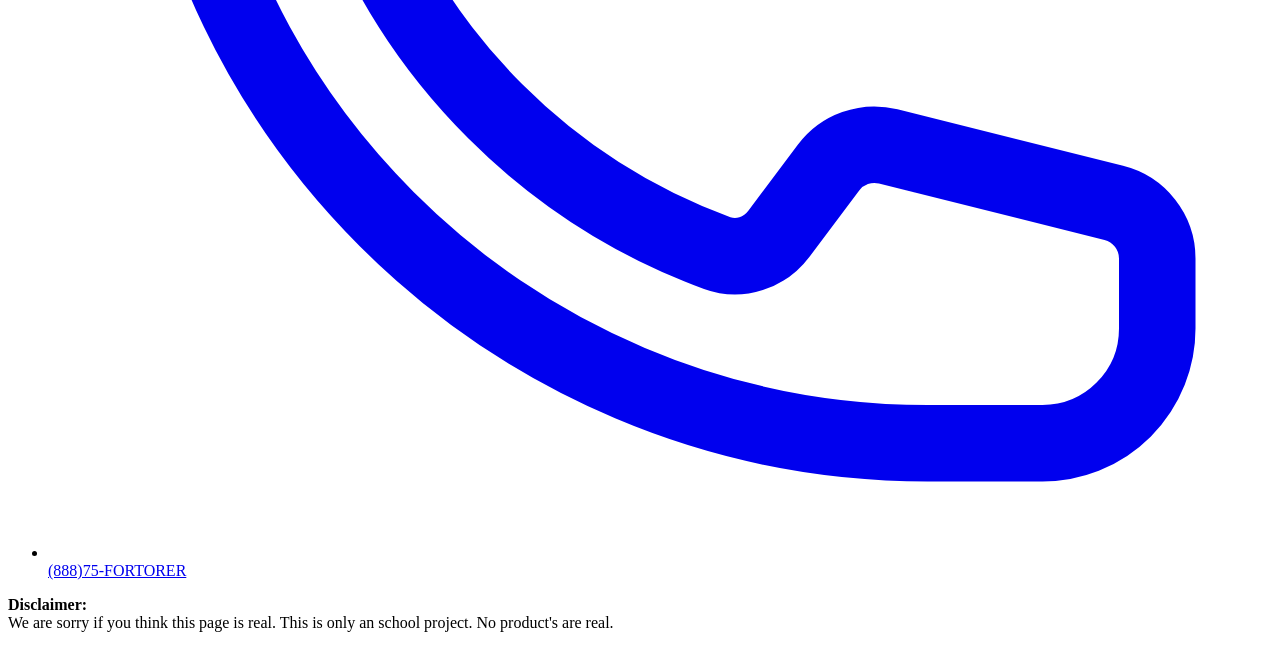
==== commit 223b61da: "Small but worth it changes. + Some comments + Some styling + Layout stylesheet" ====
--- a/index.html
+++ b/index.html
@@ -7,7 +7,9 @@
     <meta name="description" content="School Project store product page">
 
     <link rel="shortcut icon" href="/assignment_1/assets/images/favicon.png" type="image/x-icon">
-    <link rel="stylesheet" href="/assignment_1/css/styles.css">
+    
+    <link rel="stylesheet" href="/assignment_1/css/main-layout.css">
+    <link rel="stylesheet" href="/assignment_1/css/index.css">
 
     <title>fortorer - Omega Line</title>
 </head>
@@ -20,7 +22,7 @@
             </a>
 
             <div>
-                <img src="/assignment_1/assets/images/avatar.png" alt="User Avatar" srcset="">
+                <img src="/assignment_1/assets/images/avatar.png" alt="User Avatar">
                 <h2>Username</h2>
             </div>
         </nav>
@@ -36,13 +38,14 @@
     </div>
 
     <main>
-        <div>
+        <div id="product-container">
             <div>
                 <img src="/assignment_1/assets/images/product.png" alt="Omega Line">
             </div>
             <aside>
-                <form action="/assignment_1/order.html" method="get">
-                    <h2>Order Omega Line</h2>
+                <form id="order-form" action="/assignment_1/order.html" method="get">
+                    <h2>Omega Line</h2>
+                    <h4>The Elixir of Radiant Harmony</h4>
                     <p>Price: $19.98</p>
                     <p>Stock: 401+</p>
 
@@ -57,11 +60,11 @@
                         <option value="extra-large">Extra Large (4 oz)</option>
                     </select>
 
-                    <button type="submit">Order Now</button>
+                    <button class="accent" type="submit">Order Now</button>
                 </form>
             </aside>
         </div>
-        <div>
+        <div id="product-description">
             <h2>Omega Line</h2>
             <h3>The Elixir of Radiant Harmony</h3>
             <p>
@@ -102,34 +105,36 @@
     <section class="related-products">
         <h2>Related Products</h2>
         <div>
-            <a href="#">
-                <img src="/assignment_1/assets/images/otherproducts/1.png" alt="Eclat Noir">
-                <h3>Eclat Noir</h3>
-            </a>
-        </div>
-        <div>
-            <a href="#">
-                <img src="/assignment_1/assets/images/otherproducts/2.png" alt="Velvet Muse">
-                <h3>Velvet Muse</h3>
-            </a>
-        </div>
-        <div>
-            <a href="#">
-                <img src="/assignment_1/assets/images/otherproducts/3.png" alt="Lumière Élan">
-                <h3>Lumière Élan</h3>
-            </a>
-        </div>
-        <div>
-            <a href="#">
-                <img src="/assignment_1/assets/images/otherproducts/4.png" alt="Satin Aura">
-                <h3>Satin Aura</h3>
-            </a>
-        </div>
-        <div>
-            <a href="#">
-                <img src="/assignment_1/assets/images/otherproducts/5.png" alt="Ciel Éclat">
-                <h3>Ciel Éclat</h3>
-            </a>
+            <div>
+                <a href="#">
+                    <img src="/assignment_1/assets/images/otherproducts/1.png" alt="Eclat Noir">
+                    <h3>Eclat Noir</h3>
+                </a>
+            </div>
+            <div>
+                <a href="#">
+                    <img src="/assignment_1/assets/images/otherproducts/2.png" alt="Velvet Muse">
+                    <h3>Velvet Muse</h3>
+                </a>
+            </div>
+            <div>
+                <a href="#">
+                    <img src="/assignment_1/assets/images/otherproducts/3.png" alt="Lumière Élan">
+                    <h3>Lumière Élan</h3>
+                </a>
+            </div>
+            <div>
+                <a href="#">
+                    <img src="/assignment_1/assets/images/otherproducts/4.png" alt="Satin Aura">
+                    <h3>Satin Aura</h3>
+                </a>
+            </div>
+            <div>
+                <a href="#">
+                    <img src="/assignment_1/assets/images/otherproducts/5.png" alt="Ciel Éclat">
+                    <h3>Ciel Éclat</h3>
+                </a>
+            </div>
         </div>
     </section>
 
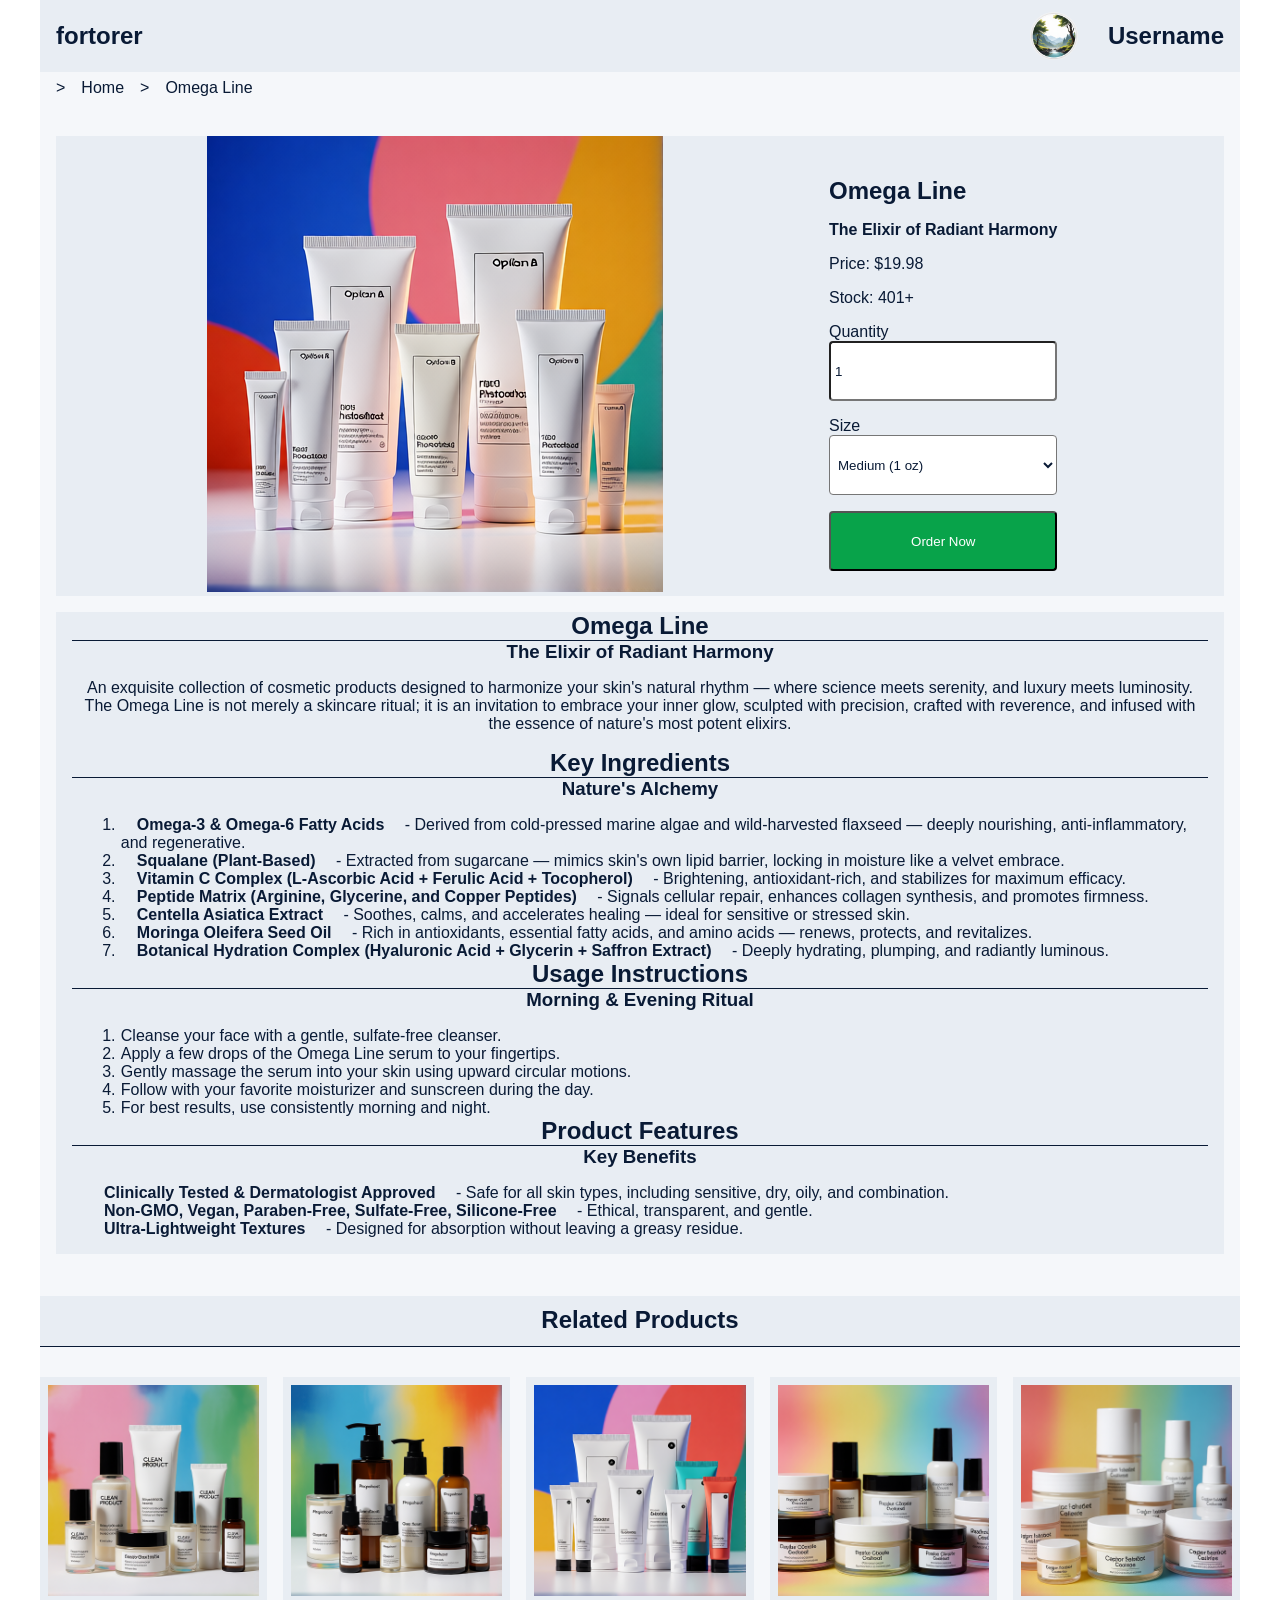
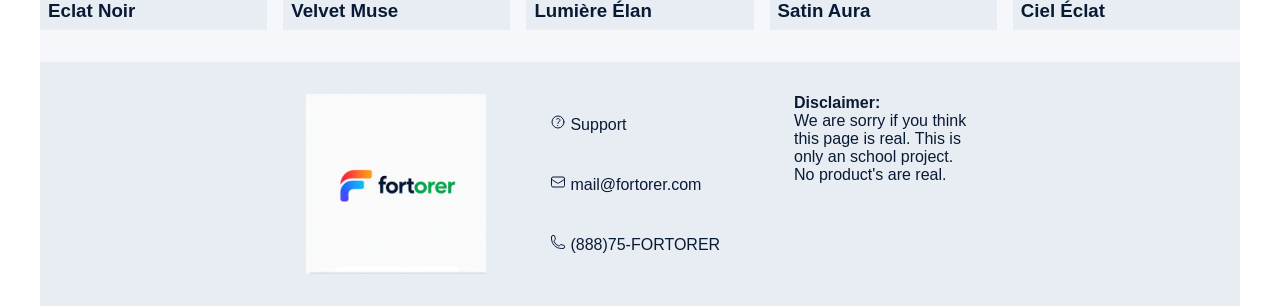
==== commit a172c0ee: "= Correct urls to make 3 different types of setup work." ====
--- a/index.html
+++ b/index.html
@@ -6,10 +6,10 @@
     <meta name="viewport" content="width=device-width, initial-scale=1.0">
     <meta name="description" content="School Project store product page">
 
-    <link rel="shortcut icon" href="/assignment_1/assets/images/favicon.png" type="image/x-icon">
+    <link rel="shortcut icon" href="./assets/images/favicon.png" type="image/x-icon">
     
-    <link rel="stylesheet" href="/assignment_1/css/main-layout.css">
-    <link rel="stylesheet" href="/assignment_1/css/index.css">
+    <link rel="stylesheet" href="./css/main-layout.css">
+    <link rel="stylesheet" href="./css/index.css">
 
     <title>fortorer - Omega Line</title>
 </head>
@@ -17,12 +17,12 @@
 <body>
     <header>
         <nav>
-            <a href="/assignment_1/">
+            <a href="/">
                 <h1>fortorer</h1>
             </a>
 
             <div>
-                <img src="/assignment_1/assets/images/avatar.png" alt="User Avatar">
+                <img src="./assets/images/avatar.png" alt="User Avatar">
                 <h2>Username</h2>
             </div>
         </nav>
@@ -31,7 +31,7 @@
     <div>
         <nav>
             <ol>
-                <li><a href="/assignment_1/">Home</a></li>
+                <li><a href="/">Home</a></li>
                 <li><a>Omega Line</a></li>
             </ol>
         </nav>
@@ -40,10 +40,10 @@
     <main>
         <div id="product-container">
             <div>
-                <img src="/assignment_1/assets/images/product.png" alt="Omega Line">
+                <img src="./assets/images/product.png" alt="Omega Line">
             </div>
             <aside>
-                <form id="order-form" action="/assignment_1/order.html" method="get">
+                <form id="order-form" action="./order.html" method="get">
                     <h2>Omega Line</h2>
                     <h4>The Elixir of Radiant Harmony</h4>
                     <p>Price: $19.98</p>
@@ -107,31 +107,31 @@
         <div>
             <div>
                 <a href="#">
-                    <img src="/assignment_1/assets/images/otherproducts/1.png" alt="Eclat Noir">
+                    <img src="./assets/images/otherproducts/1.png" alt="Eclat Noir">
                     <h3>Eclat Noir</h3>
                 </a>
             </div>
             <div>
                 <a href="#">
-                    <img src="/assignment_1/assets/images/otherproducts/2.png" alt="Velvet Muse">
+                    <img src="./assets/images/otherproducts/2.png" alt="Velvet Muse">
                     <h3>Velvet Muse</h3>
                 </a>
             </div>
             <div>
                 <a href="#">
-                    <img src="/assignment_1/assets/images/otherproducts/3.png" alt="Lumière Élan">
+                    <img src="./assets/images/otherproducts/3.png" alt="Lumière Élan">
                     <h3>Lumière Élan</h3>
                 </a>
             </div>
             <div>
                 <a href="#">
-                    <img src="/assignment_1/assets/images/otherproducts/4.png" alt="Satin Aura">
+                    <img src="./assets/images/otherproducts/4.png" alt="Satin Aura">
                     <h3>Satin Aura</h3>
                 </a>
             </div>
             <div>
                 <a href="#">
-                    <img src="/assignment_1/assets/images/otherproducts/5.png" alt="Ciel Éclat">
+                    <img src="./assets/images/otherproducts/5.png" alt="Ciel Éclat">
                     <h3>Ciel Éclat</h3>
                 </a>
             </div>
@@ -139,9 +139,9 @@
     </section>
 
     <footer>
-        <img src="/assignment_1/assets/images/logo.png" alt="fortorer">
+        <img src="./assets/images/logo.png" alt="fortorer">
         <ul>
-            <li><a href="/assignment_1/support">
+            <li><a href="/fake">
                     <svg xmlns="http://www.w3.org/2000/svg" fill="none" viewBox="0 0 24 24" stroke-width="1.5"
                         stroke="currentColor" class="size-6">
                         <path stroke-linecap="round" stroke-linejoin="round"
--- a/css/main-layout.css
+++ b/css/main-layout.css
@@ -0,0 +1,220 @@
+/*
+Generic Layout for both pages.
+
+Layout:
+    Header
+        Nav
+            Logo | redirects home
+            User | avatar & name
+    Nav          
+        Breadcrumbs
+    Main
+    Footer
+        3 columns
+        img | links | disclaimer
+*/
+
+/* Colors */
+:root {
+     /* Backgrounds */
+    --base-100: #ffffff;
+    --base-200: #f5f7fa;
+    --base-300: #e8edf3;
+    --base-content: #091a35;
+
+    /* Brand colors */
+    --color-primary: #ff7518;
+    --color-primary-text: #ffffff;
+
+    --color-secondary: #168ff5;
+    --color-secondary-text: #ffffff;
+
+    --color-accent: #08a34a;
+    --color-accent-text: #ffffff;
+}
+
+/* Font */
+@font-face{
+    font-family: 'Montserrat';
+    src: url('/assignment_1/assets/fonts/Montserrat-VariableFont_wght.ttf') format('truetype');
+}
+
+/* Reduce browser default styles, and append my own */
+* {
+    margin: 0;
+    padding: 0;
+
+    list-style-type: none;
+    text-decoration-line: none;
+
+    font-family: 'Montserrat', sans-serif;
+
+    background-color: inherit;
+    color: inherit;
+}
+
+/* keep body centered*/
+html {
+    display: flex;
+    justify-content: center;
+
+    background-color: var(--base-100);
+    color: var(--base-content);
+}
+
+/* Body should become like A4 
+To simplify printing and such.
+Also min height to keep the footer at the bottom of the screen.
+*/
+body {
+    max-width: 1200px;
+    width: 100%;
+    min-height: 100vh;
+
+    background-color: var(--base-200);
+
+    display: flex;
+    flex-direction: column;
+}
+
+/* Main nav bar */
+body > header > nav {
+    width: 100%;
+    min-height: 60px;
+    height: max-content;
+
+    background-color: var(--base-300);
+
+    display: flex;
+    flex-direction: row;
+    justify-content: space-between;
+    align-items: center;
+    flex-wrap:wrap;
+}
+
+body > header > nav > div {
+    height: 40px;
+
+    display: flex;
+    flex-direction: row;
+    flex-wrap: nowrap;
+    justify-content: center;
+    align-items: center;
+    gap: 30px;
+}
+
+body > header > nav > div > img {
+    width: 48px;
+    height: 48px;
+
+    border-radius: 50%;
+}
+
+body > header > nav > * {
+    margin: 16px;
+}
+
+/* Breadcrumbs */
+body > div > nav > ol {
+    width: 100%;
+    height: 32px;
+
+    display: flex;
+    flex-direction: row;
+    flex-wrap: nowrap;
+    align-items: center;
+}
+
+body > div > nav > ol > li {
+    width: fit-content;
+    height: fit-content;
+
+    text-wrap: nowrap;
+}
+
+body > div > nav > ol > li::before {
+    content: ">";
+    margin: 0 16px 0 16px;
+}
+
+/* main content */
+body > main {
+    margin: 32px 16px 32px 16px;
+}
+
+body > main > * {
+    width: auto;
+
+    background-color: var(--base-300);
+}
+
+/* footer */
+body > footer {
+    width: 100%;
+    height: fit-content;
+
+    margin: auto 0 0 0;
+    background-color: var(--base-300);
+
+    display: flex;
+    flex-direction: row;
+    flex-wrap: wrap;
+    justify-content: center;
+}
+
+body > footer > ul {
+    display: flex;
+    flex-direction: row;
+    flex-wrap: wrap;
+    justify-content: center;
+    align-items: center;
+}
+
+body > footer > ul > li {
+    width: 100%;
+}
+
+body > footer > ul > li > a > svg {
+    width: 16px;
+    height: 16px;
+}
+
+body > footer > * {
+    width: 180px;
+    height: 180px;
+    margin: 16px;
+    padding: 16px;
+}
+
+/* Usefull basis */
+.accent {
+    background-color: var(--color-accent);
+    color: var(--color-accent-text);
+}
+
+.hover\:accent:hover {
+    background-color: var(--color-accent);
+    color: var(--color-accent-text);
+}
+
+button, input, select, textarea {
+    min-width: 200px;
+    min-height: 60px;
+    border-radius: 4px;
+
+    color: var(--base-content);
+    background-color: var(--base-100);
+
+    padding: 4px;
+
+    box-sizing: border-box;
+}
+
+label + button, label + input, label + select, label + textarea {
+    margin-top: 0px !important;
+}
+
+button:hover, input:hover, select:hover, textarea:hover {
+    background-color: var(--base-200);
+    color: var(--base-content);
+}
--- a/css/index.css
+++ b/css/index.css
@@ -0,0 +1,103 @@
+main {
+    display: flex;
+    gap: 16px;
+    flex-direction: column;
+    flex-wrap: nowrap;
+}
+
+div#product-container {
+    width: 100%;
+    height: max-content;
+
+    display: flex;
+    flex-direction: row;
+    flex-wrap: wrap;
+    justify-content: space-evenly;
+    align-items: center;
+}
+
+div#product-container > aside {
+    padding: 16px;
+}
+
+form#order-form {
+    display: flex;
+    flex-direction: column;
+    width: 100%;
+}
+
+form#order-form > * {
+    width: 100%;
+    margin: 16px 0 0 0;
+}
+
+main > div > h2 {
+    margin-top: 3.2px;
+}
+
+main > div > h3 {
+    margin-bottom: 4.8px;
+}
+
+main > div > ol > li {
+    margin: 1.6px 0 1.6px 4px;
+    padding: 0 0 0 0.8px;
+    list-style-type:decimal;
+}
+
+div#product-description {
+    padding-bottom: 16px;
+}
+
+div#product-description {
+    & ol {
+        list-style-type: decimal;
+        padding-left: 32px;
+    }
+    & h2 {
+        border-bottom: 1px solid var(--base-content);
+        text-align: center;
+    }
+    & h3, & p {
+        padding-bottom: 16px;
+        text-align: center;
+    }
+    & * {
+        margin: 0 16px 0 16px;
+    }
+}
+
+.related-products {
+    width: 100%;
+}
+
+.related-products > h2 {
+    width: 100%;
+    height: 40px;
+    
+    margin: 10px 0 30px 0;
+    padding: 10px 0 0 0;
+    background-color: var(--base-300);
+
+    text-align: center;
+    border-bottom: 1px solid var(--base-content);
+}
+
+.related-products > div {
+    display: grid;
+    grid-template-columns: repeat(auto-fit, minmax(100px, 1fr));
+    gap: 16px;
+    margin: 0 0 32px 0;
+}
+
+.related-products > div > div {
+    min-width: 100px;
+    height: max-content;
+    padding: 8px;
+    background-color: var(--base-300);
+}
+
+.related-products > div img {
+    width: 100%;
+    height: 100%;
+}
